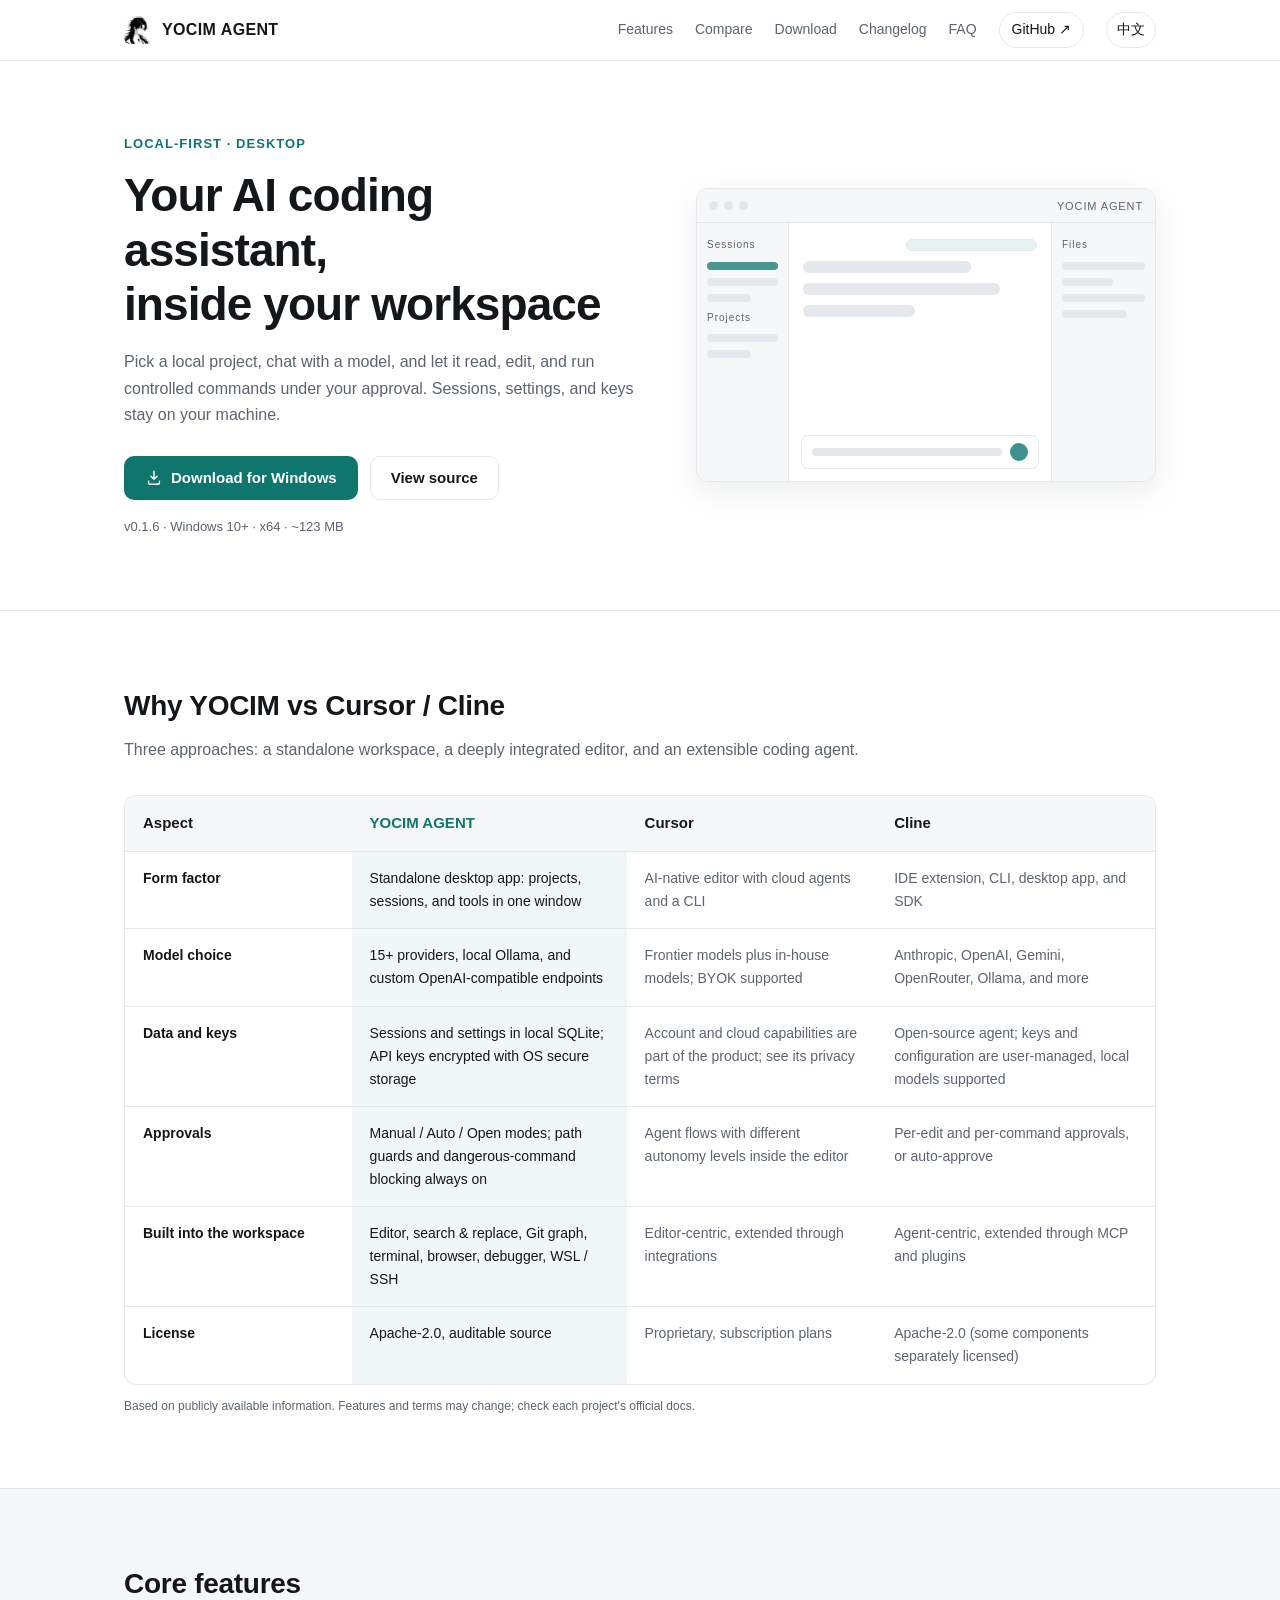
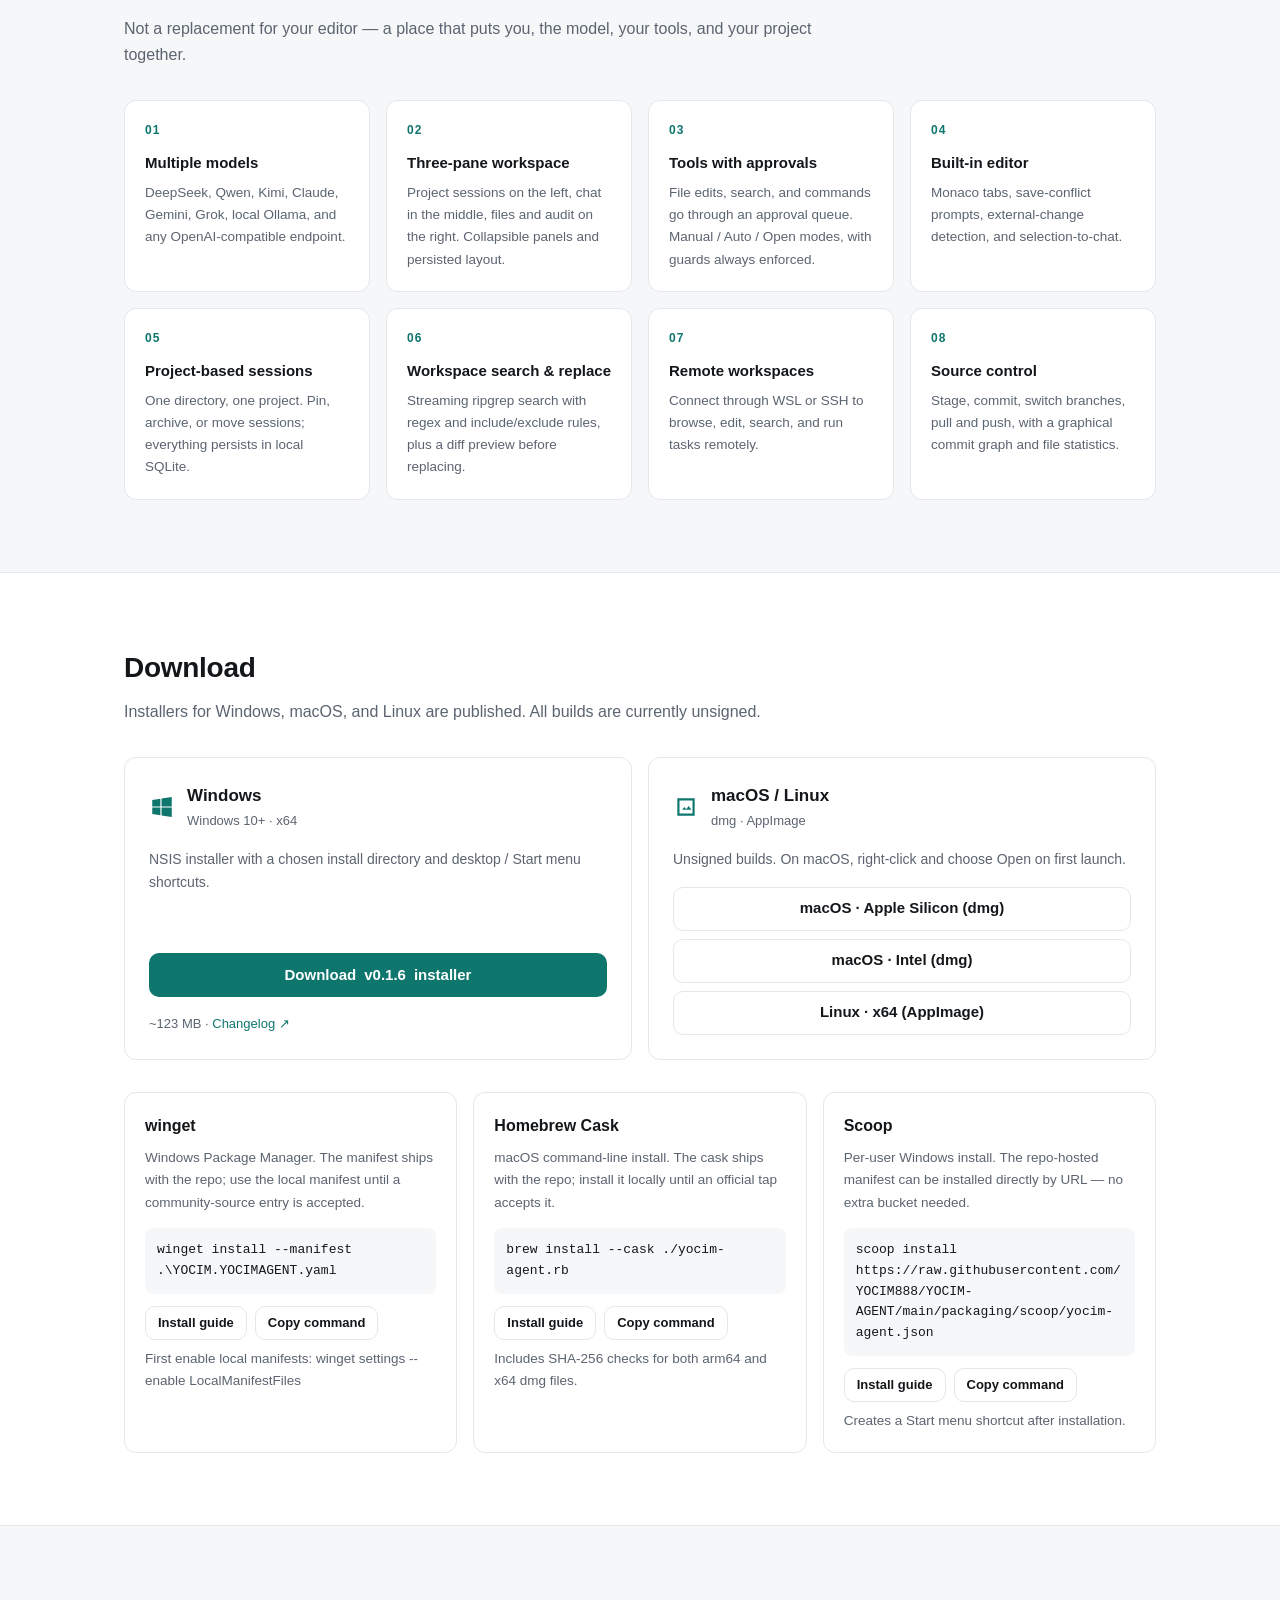
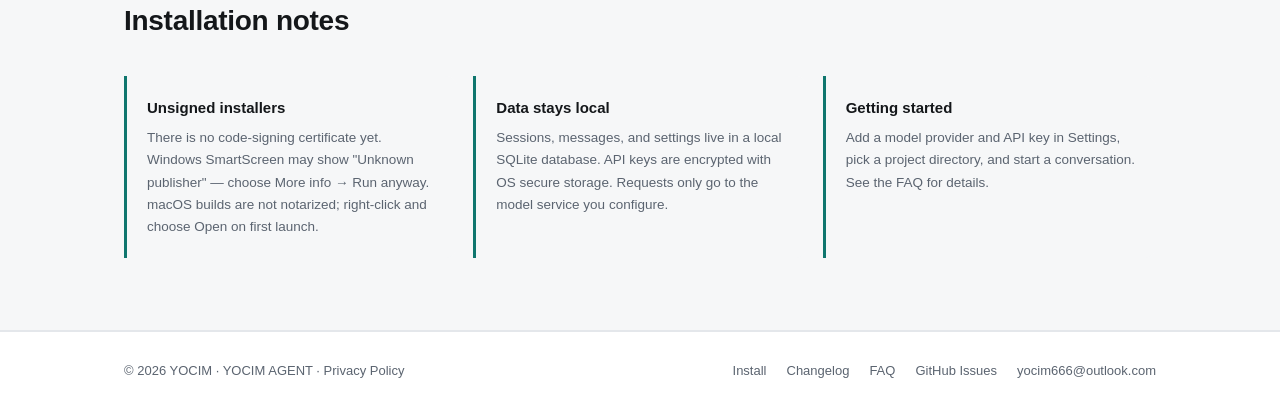
==== en/index.html @ 6e5bbb58 "feat: 新增多语言支持、安装命令复制按钮及站点地图等基础SEO资源" ====
<!doctype html>
<html lang="en">
  <head>
    <meta charset="utf-8" />
    <meta name="viewport" content="width=device-width, initial-scale=1" />
    <title>YOCIM AGENT — A local-first desktop AI coding assistant</title>
    <meta
      name="description"
      content="YOCIM AGENT is a local-first desktop AI coding assistant: multiple models, tool calls with approvals, a three-pane workspace, and a built-in editor. Download for Windows, macOS, and Linux."
    />
    <link rel="canonical" href="https://agent.yocim.top/en/" />
    <link rel="alternate" hreflang="zh-CN" href="https://agent.yocim.top/" />
    <link rel="alternate" hreflang="en" href="https://agent.yocim.top/en/" />
    <link rel="alternate" hreflang="x-default" href="https://agent.yocim.top/" />
    <meta name="theme-color" content="#ffffff" media="(prefers-color-scheme: light)" />
    <meta name="theme-color" content="#0b0d0e" media="(prefers-color-scheme: dark)" />
    <meta property="og:site_name" content="YOCIM AGENT" />
    <meta property="og:locale" content="en_US" />
    <meta property="og:title" content="YOCIM AGENT — A local-first desktop AI coding assistant" />
    <meta
      property="og:description"
      content="Pick a local project, chat with a model, and let it read, edit, and run controlled commands with your approval."
    />
    <meta property="og:type" content="website" />
    <meta property="og:url" content="https://agent.yocim.top/en/" />
    <meta property="og:image" content="https://agent.yocim.top/assets/icon-256.png" />
    <meta name="twitter:card" content="summary_large_image" />
    <meta name="twitter:title" content="YOCIM AGENT — A local-first desktop AI coding assistant" />
    <meta name="twitter:description" content="Your AI coding assistant, inside your workspace. Data and keys stay local." />
    <meta name="twitter:image" content="https://agent.yocim.top/assets/icon-256.png" />
    <link rel="icon" href="../assets/icon.ico" sizes="any" />
    <link rel="icon" type="image/png" sizes="32x32" href="../assets/favicon-32.png" />
    <link rel="apple-touch-icon" href="../assets/apple-touch-icon.png" />
    <link rel="stylesheet" href="../assets/styles.css" />
    <script type="application/ld+json">
      {
        "@context": "https://schema.org",
        "@type": "SoftwareApplication",
        "name": "YOCIM AGENT",
        "applicationCategory": "DeveloperApplication",
        "operatingSystem": "Windows, macOS, Linux",
        "description": "A local-first desktop AI coding assistant with multiple models, tool approvals, a three-pane workspace, and a built-in editor.",
        "url": "https://agent.yocim.top/en/",
        "softwareVersion": "0.1.6",
        "license": "https://github.com/YOCIM888/YOCIM-AGENT/blob/main/LICENSE",
        "author": { "@type": "Organization", "name": "YOCIM" },
        "offers": { "@type": "Offer", "price": "0", "priceCurrency": "USD" }
      }
    </script>
  </head>
  <body>
    <a class="skip-link" href="#main">Skip to content</a>

    <header class="site-header">
      <div class="wrap header-inner">
        <a class="brand" href="/en/">
          <img class="brand-mark" src="../assets/icon-256.png" alt="YOCIM AGENT" width="28" height="28" />
          <span class="brand-name">YOCIM <strong>AGENT</strong></span>
        </a>
        <nav class="nav" aria-label="Main navigation">
          <a href="#features">Features</a>
          <a href="#compare">Compare</a>
          <a href="#download">Download</a>
          <a href="changelog.html">Changelog</a>
          <a href="faq.html">FAQ</a>
          <a class="nav-ext" href="https://github.com/YOCIM888/YOCIM-AGENT" target="_blank" rel="noopener"
            >GitHub ↗</a
          >
          <a class="nav-lang" href="/" lang="zh-CN" hreflang="zh-CN">中文</a>
        </nav>
      </div>
    </header>

    <main id="main">
      <section class="hero">
        <div class="wrap hero-inner">
          <div class="hero-copy">
            <p class="eyebrow">Local-first · Desktop</p>
            <h1>Your AI coding assistant,<br />inside your workspace</h1>
            <p class="lead">
              Pick a local project, chat with a model, and let it read, edit, and run controlled commands under your
              approval. Sessions, settings, and keys stay on your machine.
            </p>
            <div class="actions">
              <a
                class="btn primary js-download"
                href="https://github.com/YOCIM888/YOCIM-AGENT/releases/latest"
                target="_blank"
                rel="noopener"
              >
                <svg viewBox="0 0 20 20" aria-hidden="true">
                  <path
                    d="M10 2.5v9m0 0 3.5-3.5M10 11.5 6.5 8M4 13.5v2A1.5 1.5 0 0 0 5.5 17h9a1.5 1.5 0 0 0 1.5-1.5v-2"
                    fill="none"
                    stroke="currentColor"
                    stroke-width="1.6"
                    stroke-linecap="round"
                    stroke-linejoin="round"
                  />
                </svg>
                Download for Windows
              </a>
              <a class="btn ghost" href="https://github.com/YOCIM888/YOCIM-AGENT" target="_blank" rel="noopener"
                >View source</a
              >
            </div>
            <p class="meta">
              <span data-version>v0.1.6</span> · Windows 10+ · x64 ·
              <span data-size>~123 MB</span>
            </p>
          </div>

          <div class="mock" aria-hidden="true">
            <div class="mock-bar">
              <i></i><i></i><i></i>
              <span>YOCIM AGENT</span>
            </div>
            <div class="mock-body">
              <div class="mock-side">
                <span class="mock-label">Sessions</span>
                <b class="mock-item active"></b>
                <b class="mock-item"></b>
                <b class="mock-item short"></b>
                <span class="mock-label">Projects</span>
                <b class="mock-item"></b>
                <b class="mock-item short"></b>
              </div>
              <div class="mock-chat">
                <div class="mock-msg user"></div>
                <div class="mock-msg ai"></div>
                <div class="mock-msg ai mid"></div>
                <div class="mock-msg ai short"></div>
                <div class="mock-composer"><span></span><i></i></div>
              </div>
              <div class="mock-panel">
                <span class="mock-label">Files</span>
                <b class="mock-file"></b>
                <b class="mock-file short"></b>
                <b class="mock-file"></b>
                <b class="mock-file mid"></b>
              </div>
            </div>
          </div>
        </div>
      </section>

      <section id="compare" class="section">
        <div class="wrap">
          <h2>Why YOCIM vs Cursor / Cline</h2>
          <p class="section-sub">Three approaches: a standalone workspace, a deeply integrated editor, and an extensible coding agent.</p>
          <div class="compare-scroll">
            <table class="compare-table">
              <thead>
                <tr>
                  <th scope="col">Aspect</th>
                  <th scope="col" class="highlight">YOCIM AGENT</th>
                  <th scope="col">Cursor</th>
                  <th scope="col">Cline</th>
                </tr>
              </thead>
              <tbody>
                <tr>
                  <th scope="row">Form factor</th>
                  <td class="highlight">Standalone desktop app: projects, sessions, and tools in one window</td>
                  <td>AI-native editor with cloud agents and a CLI</td>
                  <td>IDE extension, CLI, desktop app, and SDK</td>
                </tr>
                <tr>
                  <th scope="row">Model choice</th>
                  <td class="highlight">15+ providers, local Ollama, and custom OpenAI-compatible endpoints</td>
                  <td>Frontier models plus in-house models; BYOK supported</td>
                  <td>Anthropic, OpenAI, Gemini, OpenRouter, Ollama, and more</td>
                </tr>
                <tr>
                  <th scope="row">Data and keys</th>
                  <td class="highlight">Sessions and settings in local SQLite; API keys encrypted with OS secure storage</td>
                  <td>Account and cloud capabilities are part of the product; see its privacy terms</td>
                  <td>Open-source agent; keys and configuration are user-managed, local models supported</td>
                </tr>
                <tr>
                  <th scope="row">Approvals</th>
                  <td class="highlight">Manual / Auto / Open modes; path guards and dangerous-command blocking always on</td>
                  <td>Agent flows with different autonomy levels inside the editor</td>
                  <td>Per-edit and per-command approvals, or auto-approve</td>
                </tr>
                <tr>
                  <th scope="row">Built into the workspace</th>
                  <td class="highlight">Editor, search & replace, Git graph, terminal, browser, debugger, WSL / SSH</td>
                  <td>Editor-centric, extended through integrations</td>
                  <td>Agent-centric, extended through MCP and plugins</td>
                </tr>
                <tr>
                  <th scope="row">License</th>
                  <td class="highlight">Apache-2.0, auditable source</td>
                  <td>Proprietary, subscription plans</td>
                  <td>Apache-2.0 (some components separately licensed)</td>
                </tr>
              </tbody>
            </table>
          </div>
          <p class="compare-note">Based on publicly available information. Features and terms may change; check each project's official docs.</p>
        </div>
      </section>

      <section id="features" class="section alt">
        <div class="wrap">
          <h2>Core features</h2>
          <p class="section-sub">Not a replacement for your editor — a place that puts you, the model, your tools, and your project together.</p>
          <div class="grid">
            <article class="card">
              <span class="index">01</span>
              <h3>Multiple models</h3>
              <p>DeepSeek, Qwen, Kimi, Claude, Gemini, Grok, local Ollama, and any OpenAI-compatible endpoint.</p>
            </article>
            <article class="card">
              <span class="index">02</span>
              <h3>Three-pane workspace</h3>
              <p>Project sessions on the left, chat in the middle, files and audit on the right. Collapsible panels and persisted layout.</p>
            </article>
            <article class="card">
              <span class="index">03</span>
              <h3>Tools with approvals</h3>
              <p>File edits, search, and commands go through an approval queue. Manual / Auto / Open modes, with guards always enforced.</p>
            </article>
            <article class="card">
              <span class="index">04</span>
              <h3>Built-in editor</h3>
              <p>Monaco tabs, save-conflict prompts, external-change detection, and selection-to-chat.</p>
            </article>
            <article class="card">
              <span class="index">05</span>
              <h3>Project-based sessions</h3>
              <p>One directory, one project. Pin, archive, or move sessions; everything persists in local SQLite.</p>
            </article>
            <article class="card">
              <span class="index">06</span>
              <h3>Workspace search & replace</h3>
              <p>Streaming ripgrep search with regex and include/exclude rules, plus a diff preview before replacing.</p>
            </article>
            <article class="card">
              <span class="index">07</span>
              <h3>Remote workspaces</h3>
              <p>Connect through WSL or SSH to browse, edit, search, and run tasks remotely.</p>
            </article>
            <article class="card">
              <span class="index">08</span>
              <h3>Source control</h3>
              <p>Stage, commit, switch branches, pull and push, with a graphical commit graph and file statistics.</p>
            </article>
          </div>
        </div>
      </section>

      <section id="download" class="section">
        <div class="wrap">
          <h2>Download</h2>
          <p class="section-sub">Installers for Windows, macOS, and Linux are published. All builds are currently unsigned.</p>
          <div class="download-grid">
            <div class="download-card">
              <div class="platform">
                <svg class="win-icon" viewBox="0 0 24 24" aria-hidden="true">
                  <path
                    d="M3 5.5 10.5 4.4v7.1H3V5.5Zm8.6-1.3L21 2.8v8.7h-9.4V4.2ZM3 12.5h7.5v7.1L3 18.5v-6Zm8.6 0H21v8.7l-9.4-1.4v-7.3Z"
                    fill="currentColor"
                  />
                </svg>
                <div>
                  <h3>Windows</h3>
                  <p>Windows 10+ · x64</p>
                </div>
              </div>
              <p class="download-desc">NSIS installer with a chosen install directory and desktop / Start menu shortcuts.</p>
              <a
                class="btn primary block js-download"
                href="https://github.com/YOCIM888/YOCIM-AGENT/releases/latest"
                target="_blank"
                rel="noopener"
                >Download <span data-version>v0.1.6</span> installer</a
              >
              <p class="download-meta">
                <span data-size>~123 MB</span> ·
                <a href="changelog.html">Changelog ↗</a>
              </p>
            </div>
            <div class="download-card quiet">
              <div class="platform">
                <svg class="win-icon" viewBox="0 0 24 24" aria-hidden="true">
                  <path
                    d="M4 4h16v16H4V4Zm2 2v12h12V6H6Zm2.5 8.5 2-2.5 1.7 2 2.3-3 2.5 3.5h-8.5Z"
                    fill="currentColor"
                  />
                </svg>
                <div>
                  <h3>macOS / Linux</h3>
                  <p>dmg · AppImage</p>
                </div>
              </div>
              <p class="download-desc">Unsigned builds. On macOS, right-click and choose Open on first launch.</p>
              <div class="asset-links">
                <a
                  class="btn ghost block"
                  data-asset="mac-arm64"
                  href="https://github.com/YOCIM888/YOCIM-AGENT/releases"
                  target="_blank"
                  rel="noopener"
                  >macOS · Apple Silicon (dmg)</a
                >
                <a
                  class="btn ghost block"
                  data-asset="mac-x64"
                  href="https://github.com/YOCIM888/YOCIM-AGENT/releases"
                  target="_blank"
                  rel="noopener"
                  >macOS · Intel (dmg)</a
                >
                <a
                  class="btn ghost block"
                  data-asset="linux-x64"
                  href="https://github.com/YOCIM888/YOCIM-AGENT/releases"
                  target="_blank"
                  rel="noopener"
                  >Linux · x64 (AppImage)</a
                >
              </div>
            </div>
          </div>

          <div class="pm-grid">
            <article class="pm-card">
              <h3>winget</h3>
              <p>Windows Package Manager. The manifest ships with the repo; use the local manifest until a community-source entry is accepted.</p>
              <div class="pm-command">winget install --manifest .\YOCIM.YOCIMAGENT.yaml</div>
              <div class="pm-actions">
                <a class="btn ghost small" href="install.html#winget">Install guide</a>
                <button
                  class="btn ghost small copy-btn"
                  type="button"
                  data-copy="winget install --manifest .\YOCIM.YOCIMAGENT.yaml"
                >
                  Copy command
                </button>
              </div>
              <p class="pm-status">First enable local manifests: winget settings --enable LocalManifestFiles</p>
            </article>
            <article class="pm-card">
              <h3>Homebrew Cask</h3>
              <p>macOS command-line install. The cask ships with the repo; install it locally until an official tap accepts it.</p>
              <div class="pm-command">brew install --cask ./yocim-agent.rb</div>
              <div class="pm-actions">
                <a class="btn ghost small" href="install.html#homebrew">Install guide</a>
                <button
                  class="btn ghost small copy-btn"
                  type="button"
                  data-copy="brew install --cask ./yocim-agent.rb"
                >
                  Copy command
                </button>
              </div>
              <p class="pm-status">Includes SHA-256 checks for both arm64 and x64 dmg files.</p>
            </article>
            <article class="pm-card">
              <h3>Scoop</h3>
              <p>Per-user Windows install. The repo-hosted manifest can be installed directly by URL — no extra bucket needed.</p>
              <div class="pm-command">
                scoop install https://raw.githubusercontent.com/YOCIM888/YOCIM-AGENT/main/packaging/scoop/yocim-agent.json
              </div>
              <div class="pm-actions">
                <a class="btn ghost small" href="install.html#scoop">Install guide</a>
                <button
                  class="btn ghost small copy-btn"
                  type="button"
                  data-copy="scoop install https://raw.githubusercontent.com/YOCIM888/YOCIM-AGENT/main/packaging/scoop/yocim-agent.json"
                >
                  Copy command
                </button>
              </div>
              <p class="pm-status">Creates a Start menu shortcut after installation.</p>
            </article>
          </div>
        </div>
      </section>

      <section id="notes" class="section alt">
        <div class="wrap">
          <h2>Installation notes</h2>
          <div class="notes">
            <div class="note">
              <h3>Unsigned installers</h3>
              <p>There is no code-signing certificate yet. Windows SmartScreen may show "Unknown publisher" — choose More info → Run anyway. macOS builds are not notarized; right-click and choose Open on first launch.</p>
            </div>
            <div class="note">
              <h3>Data stays local</h3>
              <p>Sessions, messages, and settings live in a local SQLite database. API keys are encrypted with OS secure storage. Requests only go to the model service you configure.</p>
            </div>
            <div class="note">
              <h3>Getting started</h3>
              <p>Add a model provider and API key in Settings, pick a project directory, and start a conversation. See the <a href="faq.html">FAQ</a> for details.</p>
            </div>
          </div>
        </div>
      </section>
    </main>

    <footer class="site-footer">
      <div class="wrap footer-inner">
        <p>© 2026 YOCIM · YOCIM AGENT · <a href="privacy.html">Privacy Policy</a></p>
        <nav aria-label="Footer navigation">
          <a href="install.html">Install</a>
          <a href="changelog.html">Changelog</a>
          <a href="faq.html">FAQ</a>
          <a href="https://github.com/YOCIM888/YOCIM-AGENT/issues" target="_blank" rel="noopener">GitHub Issues</a>
          <a href="mailto:yocim666@outlook.com">yocim666@outlook.com</a>
        </nav>
      </div>
    </footer>

    <script src="../assets/main.js" defer></script>
  </body>
</html>
---- assets/styles.css ----
/* YOCIM AGENT 官网样式：只依赖系统字体，无外部资源 */

:root {
  --bg: #ffffff;
  --bg-soft: #f6f7f8;
  --bg-elevated: #ffffff;
  --text: #14171a;
  --text-muted: #5b6470;
  --border: #e4e7eb;
  --accent: #0f766e;
  --accent-strong: #0b5d57;
  --accent-soft: #e6f4f1;
  --shadow: 0 10px 30px rgba(16, 24, 40, 0.08);
  --radius: 12px;
  --wrap: 1080px;
}

@media (prefers-color-scheme: dark) {
  :root {
    --bg: #0b0d0e;
    --bg-soft: #121516;
    --bg-elevated: #15191b;
    --text: #e8eaec;
    --text-muted: #9aa3ad;
    --border: #262b2e;
    --accent: #2dd4bf;
    --accent-strong: #5eead4;
    --accent-soft: rgba(45, 212, 191, 0.12);
    --shadow: 0 10px 30px rgba(0, 0, 0, 0.5);
  }
}

* {
  box-sizing: border-box;
}

html {
  scroll-behavior: smooth;
  scroll-padding-top: 72px;
}

body {
  margin: 0;
  background: var(--bg);
  color: var(--text);
  font-family: -apple-system, BlinkMacSystemFont, 'Segoe UI', 'PingFang SC', 'Hiragino Sans GB',
    'Microsoft YaHei', 'Noto Sans SC', sans-serif;
  font-size: 16px;
  line-height: 1.65;
  -webkit-font-smoothing: antialiased;
}

a {
  color: inherit;
  text-decoration: none;
}

h1,
h2,
h3,
p {
  margin: 0;
}

.wrap {
  width: 100%;
  max-width: var(--wrap);
  margin: 0 auto;
  padding: 0 24px;
}

.skip-link {
  position: absolute;
  left: -9999px;
  top: 8px;
  padding: 8px 12px;
  background: var(--accent);
  color: #fff;
  border-radius: 6px;
  z-index: 100;
}

.skip-link:focus {
  left: 16px;
}

/* 顶栏 */
.site-header {
  position: sticky;
  top: 0;
  z-index: 50;
  background: color-mix(in srgb, var(--bg) 86%, transparent);
  backdrop-filter: blur(10px);
  border-bottom: 1px solid var(--border);
}

.header-inner {
  display: flex;
  align-items: center;
  justify-content: space-between;
  height: 60px;
}

.brand {
  display: inline-flex;
  align-items: center;
  gap: 10px;
  font-weight: 600;
  letter-spacing: 0.02em;
}

.brand-mark {
  display: block;
  width: 28px;
  height: 28px;
  border-radius: 6px;
  object-fit: contain;
}

.brand-name strong {
  font-weight: 700;
}

.nav {
  display: flex;
  align-items: center;
  gap: 22px;
  font-size: 14px;
  color: var(--text-muted);
}

.nav a:hover {
  color: var(--text);
}

.nav-ext {
  padding: 5px 12px;
  border: 1px solid var(--border);
  border-radius: 999px;
  color: var(--text);
}

.nav-ext:hover {
  border-color: var(--accent);
  color: var(--accent);
}

.nav-lang {
  padding: 5px 10px;
  border: 1px solid var(--border);
  border-radius: 999px;
  color: var(--text);
}

.nav-lang:hover {
  border-color: var(--accent);
  color: var(--accent);
}

/* Hero */
.hero {
  border-bottom: 1px solid var(--border);
}

.hero-inner {
  display: grid;
  grid-template-columns: minmax(0, 1fr) minmax(0, 460px);
  gap: 56px;
  align-items: center;
  padding-top: 72px;
  padding-bottom: 72px;
}

.eyebrow {
  font-size: 13px;
  font-weight: 600;
  letter-spacing: 0.08em;
  text-transform: uppercase;
  color: var(--accent);
  margin-bottom: 14px;
}

.hero h1 {
  font-size: clamp(32px, 4.2vw, 46px);
  line-height: 1.18;
  letter-spacing: -0.02em;
  font-weight: 700;
}

.lead {
  margin-top: 18px;
  max-width: 34em;
  color: var(--text-muted);
  font-size: 16px;
}

.actions {
  display: flex;
  flex-wrap: wrap;
  gap: 12px;
  margin-top: 28px;
}

.btn {
  display: inline-flex;
  align-items: center;
  justify-content: center;
  gap: 8px;
  height: 44px;
  padding: 0 20px;
  border-radius: 10px;
  border: 1px solid transparent;
  font-size: 15px;
  font-weight: 600;
  transition:
    background-color 0.15s ease,
    border-color 0.15s ease,
    color 0.15s ease;
}

.btn svg {
  width: 18px;
  height: 18px;
}

.btn.primary {
  background: var(--accent);
  color: #fff;
}

.btn.primary:hover {
  background: var(--accent-strong);
}

@media (prefers-color-scheme: dark) {
  .btn.primary {
    color: #062c28;
  }
}

.btn.ghost {
  border-color: var(--border);
  color: var(--text);
  background: var(--bg-elevated);
}

.btn.ghost:hover {
  border-color: var(--accent);
  color: var(--accent);
}

.btn.block {
  width: 100%;
}

.meta {
  margin-top: 16px;
  font-size: 13px;
  color: var(--text-muted);
}

/* Hero 中的窗口示意图 */
.mock {
  border: 1px solid var(--border);
  border-radius: var(--radius);
  background: var(--bg-elevated);
  box-shadow: var(--shadow);
  overflow: hidden;
  font-size: 0;
}

.mock-bar {
  display: flex;
  align-items: center;
  gap: 6px;
  height: 34px;
  padding: 0 12px;
  border-bottom: 1px solid var(--border);
  background: var(--bg-soft);
}

.mock-bar i {
  width: 9px;
  height: 9px;
  border-radius: 50%;
  background: var(--border);
}

.mock-bar span {
  margin-left: auto;
  font-size: 11px;
  letter-spacing: 0.08em;
  color: var(--text-muted);
}

.mock-body {
  display: grid;
  grid-template-columns: 92px minmax(0, 1fr) 104px;
  height: 258px;
}

.mock-side,
.mock-panel {
  padding: 14px 10px;
  display: flex;
  flex-direction: column;
  gap: 8px;
  background: var(--bg-soft);
}

.mock-side {
  border-right: 1px solid var(--border);
}

.mock-panel {
  border-left: 1px solid var(--border);
}

.mock-label {
  font-size: 10px;
  letter-spacing: 0.1em;
  color: var(--text-muted);
}

.mock-item,
.mock-file {
  display: block;
  height: 8px;
  border-radius: 4px;
  background: var(--border);
}

.mock-item.active {
  background: var(--accent);
  opacity: 0.75;
}

.mock-item.short,
.mock-file.short {
  width: 62%;
}

.mock-file.mid {
  width: 78%;
}

.mock-chat {
  position: relative;
  padding: 16px 14px 52px;
  display: flex;
  flex-direction: column;
  gap: 10px;
}

.mock-msg {
  height: 12px;
  border-radius: 6px;
  background: var(--border);
  width: 72%;
}

.mock-msg.user {
  align-self: flex-end;
  width: 56%;
  background: var(--accent-soft);
  border: 1px solid var(--border);
}

.mock-msg.mid {
  width: 84%;
}

.mock-msg.short {
  width: 48%;
}

.mock-composer {
  position: absolute;
  left: 12px;
  right: 12px;
  bottom: 12px;
  height: 34px;
  border: 1px solid var(--border);
  border-radius: 8px;
  display: flex;
  align-items: center;
  gap: 8px;
  padding: 0 10px;
}

.mock-composer span {
  flex: 1;
  height: 8px;
  border-radius: 4px;
  background: var(--border);
}

.mock-composer i {
  width: 18px;
  height: 18px;
  border-radius: 50%;
  background: var(--accent);
  opacity: 0.8;
}

/* 通用区块 */
.section {
  padding: 72px 0;
}

.section.alt {
  background: var(--bg-soft);
  border-top: 1px solid var(--border);
  border-bottom: 1px solid var(--border);
}

.section h2 {
  font-size: 28px;
  letter-spacing: -0.01em;
}

.section-sub {
  margin-top: 8px;
  color: var(--text-muted);
  max-width: 46em;
}

.grid {
  margin-top: 32px;
  display: grid;
  grid-template-columns: repeat(4, minmax(0, 1fr));
  gap: 16px;
}

.card {
  padding: 20px;
  border: 1px solid var(--border);
  border-radius: var(--radius);
  background: var(--bg-elevated);
}

.card .index {
  display: block;
  font-size: 12px;
  font-weight: 600;
  color: var(--accent);
  letter-spacing: 0.08em;
  margin-bottom: 10px;
}

.card h3 {
  font-size: 15px;
  font-weight: 600;
  margin-bottom: 6px;
}

.card p {
  font-size: 13.5px;
  line-height: 1.65;
  color: var(--text-muted);
}

/* 下载 */
.download-grid {
  margin-top: 32px;
  display: grid;
  grid-template-columns: repeat(2, minmax(0, 1fr));
  gap: 16px;
}

.download-card {
  display: flex;
  flex-direction: column;
  gap: 16px;
  padding: 24px;
  border: 1px solid var(--border);
  border-radius: var(--radius);
  background: var(--bg-elevated);
}

.download-card.quiet {
  background: transparent;
}

.platform {
  display: flex;
  align-items: center;
  gap: 12px;
}

.platform h3 {
  font-size: 17px;
}

.platform p {
  font-size: 13px;
  color: var(--text-muted);
}

.win-icon {
  width: 26px;
  height: 26px;
  color: var(--accent);
  flex: none;
}

.download-desc {
  font-size: 14px;
  color: var(--text-muted);
  flex: 1;
}

.download-meta {
  font-size: 13px;
  color: var(--text-muted);
}

.download-meta a {
  color: var(--accent);
}

.download-meta a:hover {
  text-decoration: underline;
}

.asset-links {
  display: flex;
  flex-direction: column;
  gap: 8px;
}

/* 对比表 */
.compare-scroll {
  margin-top: 32px;
  overflow-x: auto;
  border: 1px solid var(--border);
  border-radius: var(--radius);
  background: var(--bg-elevated);
}

.compare-table {
  width: 100%;
  min-width: 720px;
  border-collapse: collapse;
  font-size: 14px;
}

.compare-table th,
.compare-table td {
  padding: 15px 18px;
  text-align: left;
  vertical-align: top;
  border-bottom: 1px solid var(--border);
}

.compare-table thead th {
  background: var(--bg-soft);
  font-size: 15px;
}

.compare-table thead th:first-child,
.compare-table tbody th {
  width: 22%;
}

.compare-table thead th.highlight {
  color: var(--accent);
}

.compare-table tbody th {
  font-weight: 600;
}

.compare-table td {
  color: var(--text-muted);
}

.compare-table td.highlight {
  color: var(--text);
  background: color-mix(in srgb, var(--accent) 6%, transparent);
}

.compare-table tbody tr:last-child > * {
  border-bottom: 0;
}

.compare-note {
  margin-top: 12px;
  font-size: 12px;
  color: var(--text-muted);
}

/* 包管理器安装方式 */
.pm-grid {
  margin-top: 32px;
  display: grid;
  grid-template-columns: repeat(3, minmax(0, 1fr));
  gap: 16px;
}

.pm-card {
  padding: 20px;
  border: 1px solid var(--border);
  border-radius: var(--radius);
  background: var(--bg-elevated);
}

.pm-card h3 {
  font-size: 16px;
}

.pm-card p {
  margin-top: 8px;
  font-size: 13.5px;
  color: var(--text-muted);
}

.pm-command {
  margin-top: 14px;
  padding: 12px;
  border-radius: 8px;
  background: var(--bg-soft);
  color: var(--text);
  font: 13px/1.6 ui-monospace, SFMono-Regular, Consolas, monospace;
  overflow-wrap: anywhere;
}

.pm-actions {
  margin-top: 12px;
  display: flex;
  flex-wrap: wrap;
  gap: 8px;
}

.btn.small {
  height: 34px;
  padding: 0 12px;
  font-size: 13px;
}

.copy-btn[data-copied='true'] {
  border-color: var(--accent);
  color: var(--accent);
}

.pm-status {
  margin-top: 12px;
  font-size: 12px;
  color: var(--text-muted);
}

/* 内页通用排版 */
.page-head {
  padding: 56px 0 28px;
  border-bottom: 1px solid var(--border);
  background: var(--bg-soft);
}

.page-head h1 {
  font-size: clamp(28px, 3.6vw, 38px);
  letter-spacing: -0.02em;
}

.page-head p {
  margin-top: 12px;
  max-width: 48em;
  color: var(--text-muted);
}

.prose {
  max-width: 780px;
}

.prose section {
  padding: 36px 0;
  border-bottom: 1px solid var(--border);
}

.prose section:last-child {
  border-bottom: 0;
}

.prose h2 {
  font-size: 20px;
}

.prose h3 {
  margin-top: 22px;
  font-size: 16px;
}

.prose p,
.prose li {
  color: var(--text-muted);
  font-size: 14px;
}

.prose ul {
  padding-left: 20px;
  margin-top: 10px;
}

.prose a {
  color: var(--accent);
}

.prose a:hover {
  text-decoration: underline;
}

/* FAQ */
.faq-list {
  margin-top: 32px;
  display: grid;
  gap: 12px;
}

.faq-item {
  border: 1px solid var(--border);
  border-radius: var(--radius);
  background: var(--bg-elevated);
}

.faq-item summary {
  padding: 16px 20px;
  cursor: pointer;
  font-weight: 600;
  list-style: none;
}

.faq-item summary::-webkit-details-marker {
  display: none;
}

.faq-item summary::after {
  content: '+';
  float: right;
  color: var(--accent);
}

.faq-item[open] summary::after {
  content: '−';
}

.faq-body {
  padding: 0 20px 18px;
  color: var(--text-muted);
  font-size: 14px;
}

/* Changelog */
.release-list {
  margin-top: 32px;
  display: grid;
  gap: 16px;
}

.release {
  padding: 20px;
  border: 1px solid var(--border);
  border-radius: var(--radius);
  background: var(--bg-elevated);
}

.release-head {
  display: flex;
  flex-wrap: wrap;
  align-items: baseline;
  justify-content: space-between;
  gap: 8px;
}

.release h2 {
  font-size: 18px;
}

.release time {
  font-size: 12px;
  color: var(--text-muted);
}

.release-body {
  margin-top: 10px;
  color: var(--text-muted);
  font-size: 14px;
  white-space: pre-wrap;
}

.release a {
  color: var(--accent);
}

.release a:hover {
  text-decoration: underline;
}

/* 说明 */
.notes {
  margin-top: 32px;
  display: grid;
  grid-template-columns: repeat(3, minmax(0, 1fr));
  gap: 16px;
}

.note {
  padding: 20px;
  border-left: 3px solid var(--accent);
  background: var(--bg-soft);
  border-radius: 0 var(--radius) var(--radius) 0;
}

.note h3 {
  font-size: 15px;
  margin-bottom: 6px;
}

.note p {
  font-size: 13.5px;
  color: var(--text-muted);
}

/* 页脚 */
.site-footer {
  border-top: 1px solid var(--border);
  padding: 28px 0;
}

.footer-inner {
  display: flex;
  flex-wrap: wrap;
  align-items: center;
  justify-content: space-between;
  gap: 12px;
  font-size: 13px;
  color: var(--text-muted);
}

.footer-inner nav {
  display: flex;
  gap: 20px;
}

.footer-inner a:hover {
  color: var(--text);
}

/* 响应式 */
@media (max-width: 900px) {
  .hero-inner {
    grid-template-columns: 1fr;
    gap: 40px;
    padding-top: 56px;
    padding-bottom: 56px;
  }

  .grid {
    grid-template-columns: repeat(2, minmax(0, 1fr));
  }

  .notes {
    grid-template-columns: 1fr;
  }

  .pm-grid {
    grid-template-columns: 1fr;
  }
}

@media (max-width: 640px) {
  .nav {
    gap: 14px;
  }

  .nav a:not(.nav-ext):not(.nav-lang):not(:first-child) {
    display: none;
  }

  .section {
    padding: 56px 0;
  }

  .grid,
  .download-grid {
    grid-template-columns: 1fr;
  }

  .mock {
    display: none;
  }
}

@media (prefers-reduced-motion: reduce) {
  html {
    scroll-behavior: auto;
  }
}
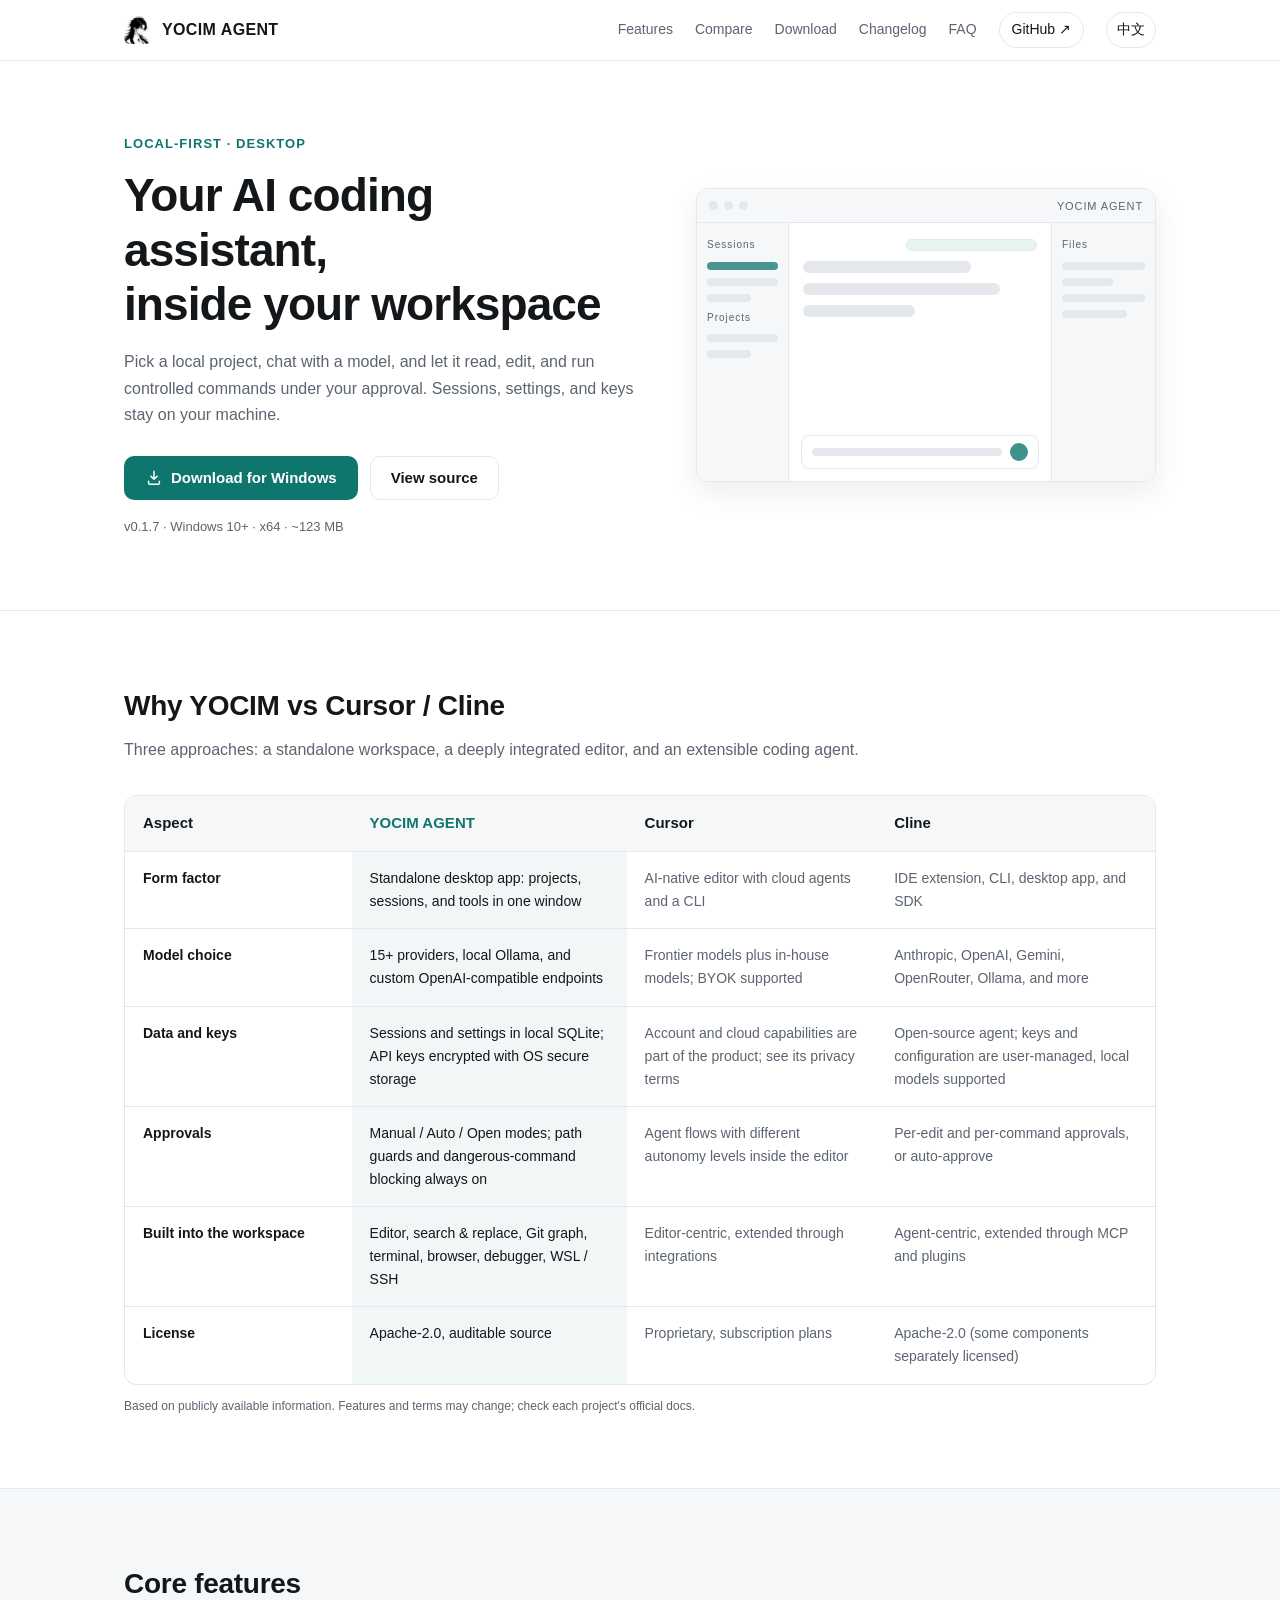
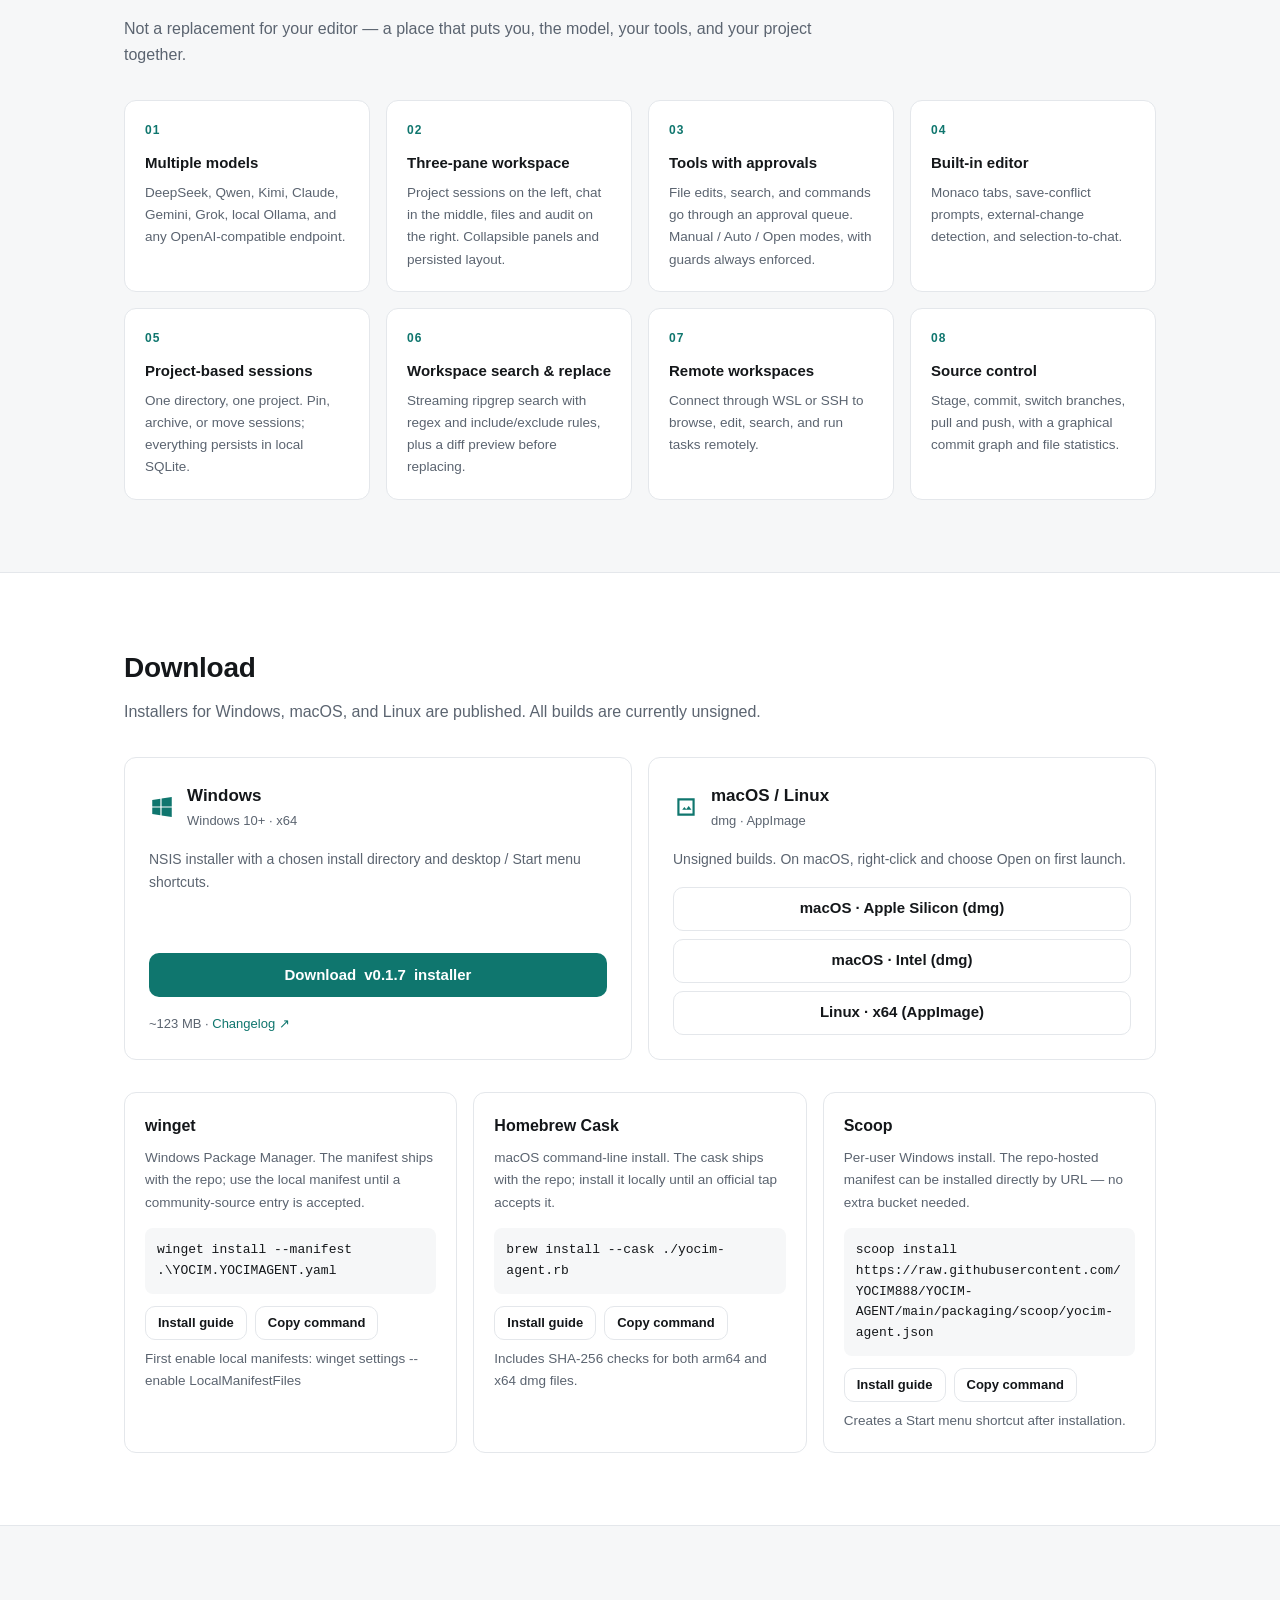
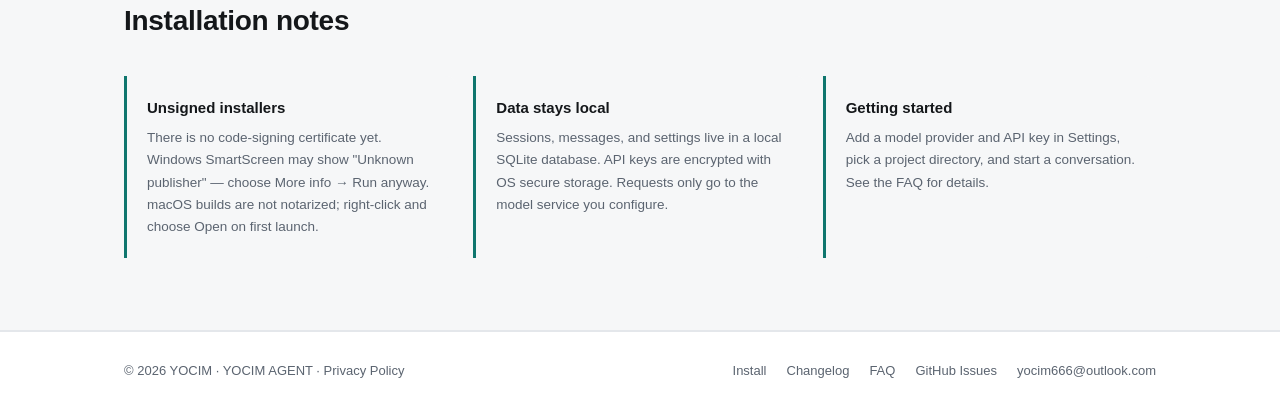
==== commit fbf5b8c7: "chore: 版本更新至 v0.1.7，更新变更日志与结构化数据" ====
--- a/en/index.html
+++ b/en/index.html
@@ -41,7 +41,7 @@
         "operatingSystem": "Windows, macOS, Linux",
         "description": "A local-first desktop AI coding assistant with multiple models, tool approvals, a three-pane workspace, and a built-in editor.",
         "url": "https://agent.yocim.top/en/",
-        "softwareVersion": "0.1.6",
+        "softwareVersion": "0.1.7",
         "license": "https://github.com/YOCIM888/YOCIM-AGENT/blob/main/LICENSE",
         "author": { "@type": "Organization", "name": "YOCIM" },
         "offers": { "@type": "Offer", "price": "0", "priceCurrency": "USD" }
@@ -105,7 +105,7 @@
               >
             </div>
             <p class="meta">
-              <span data-version>v0.1.6</span> · Windows 10+ · x64 ·
+              <span data-version>v0.1.7</span> · Windows 10+ · x64 ·
               <span data-size>~123 MB</span>
             </p>
           </div>
@@ -275,7 +275,7 @@
                 href="https://github.com/YOCIM888/YOCIM-AGENT/releases/latest"
                 target="_blank"
                 rel="noopener"
-                >Download <span data-version>v0.1.6</span> installer</a
+                >Download <span data-version>v0.1.7</span> installer</a
               >
               <p class="download-meta">
                 <span data-size>~123 MB</span> ·
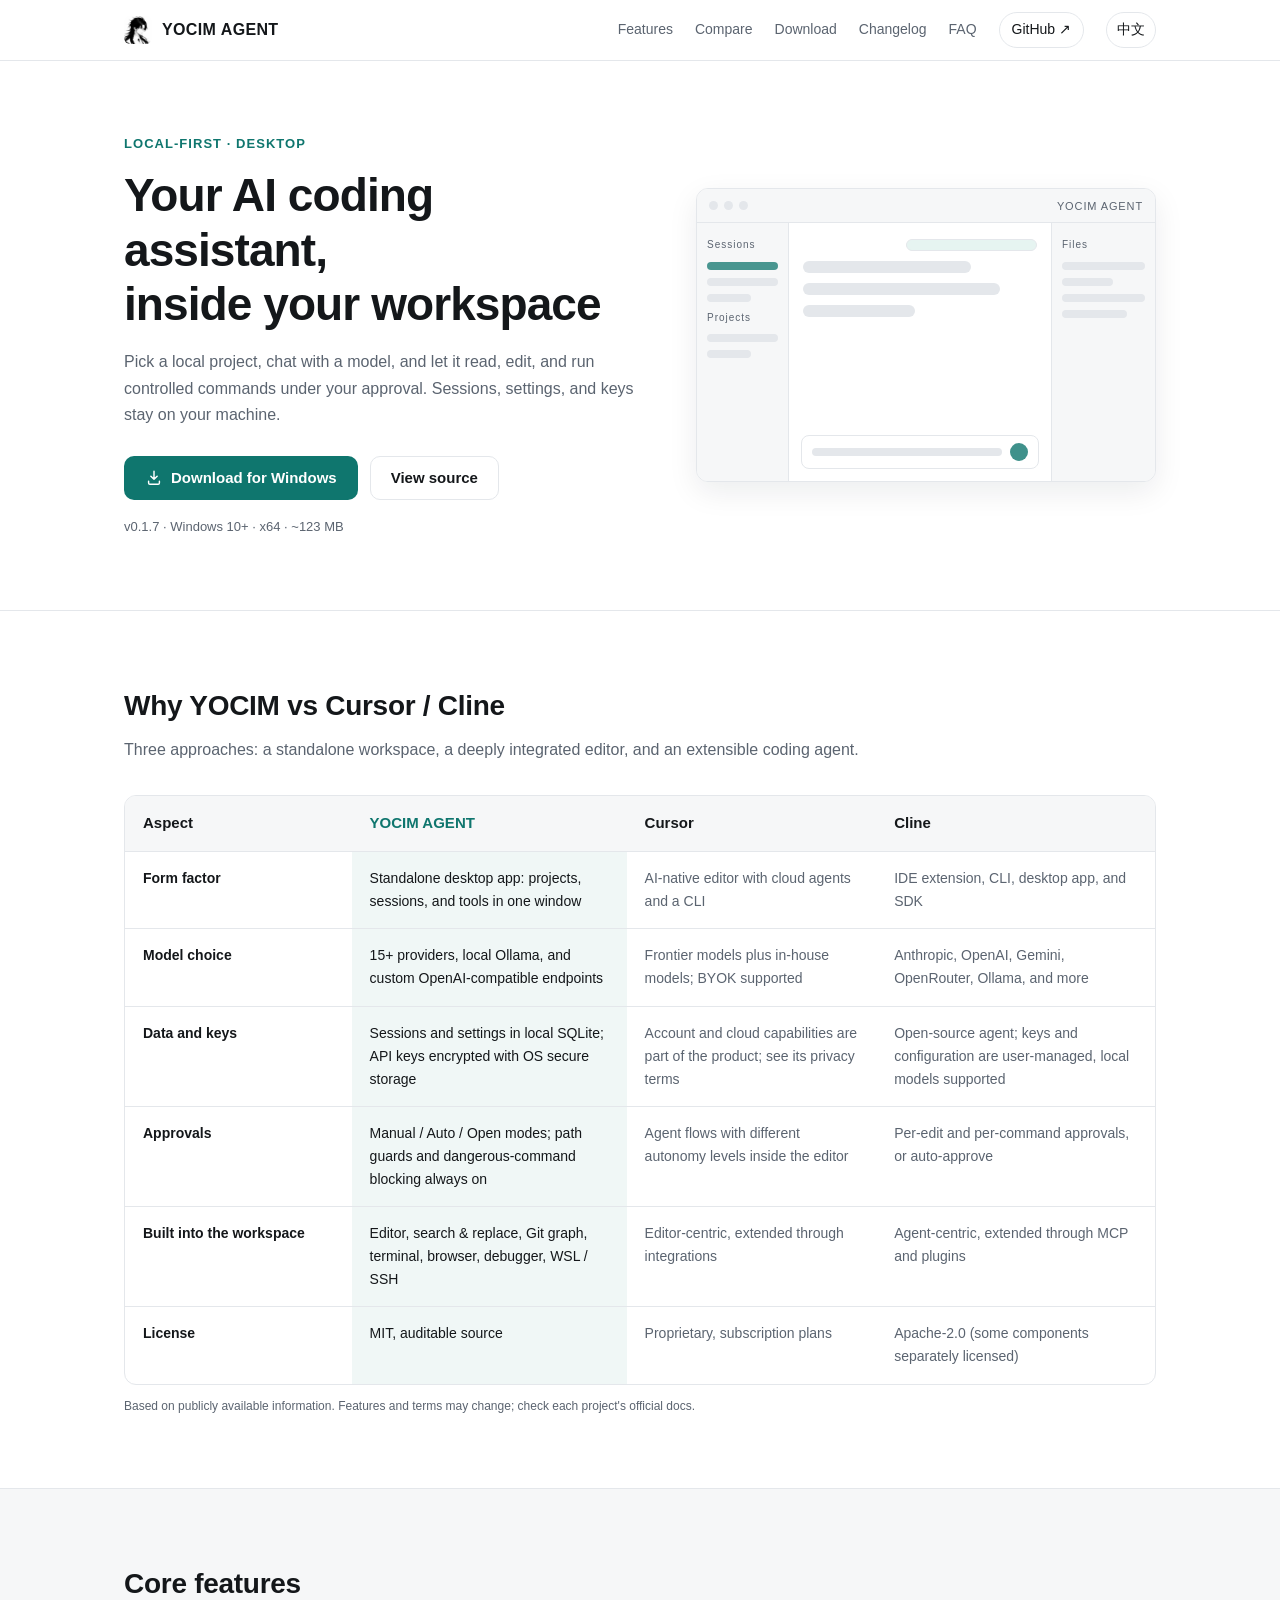
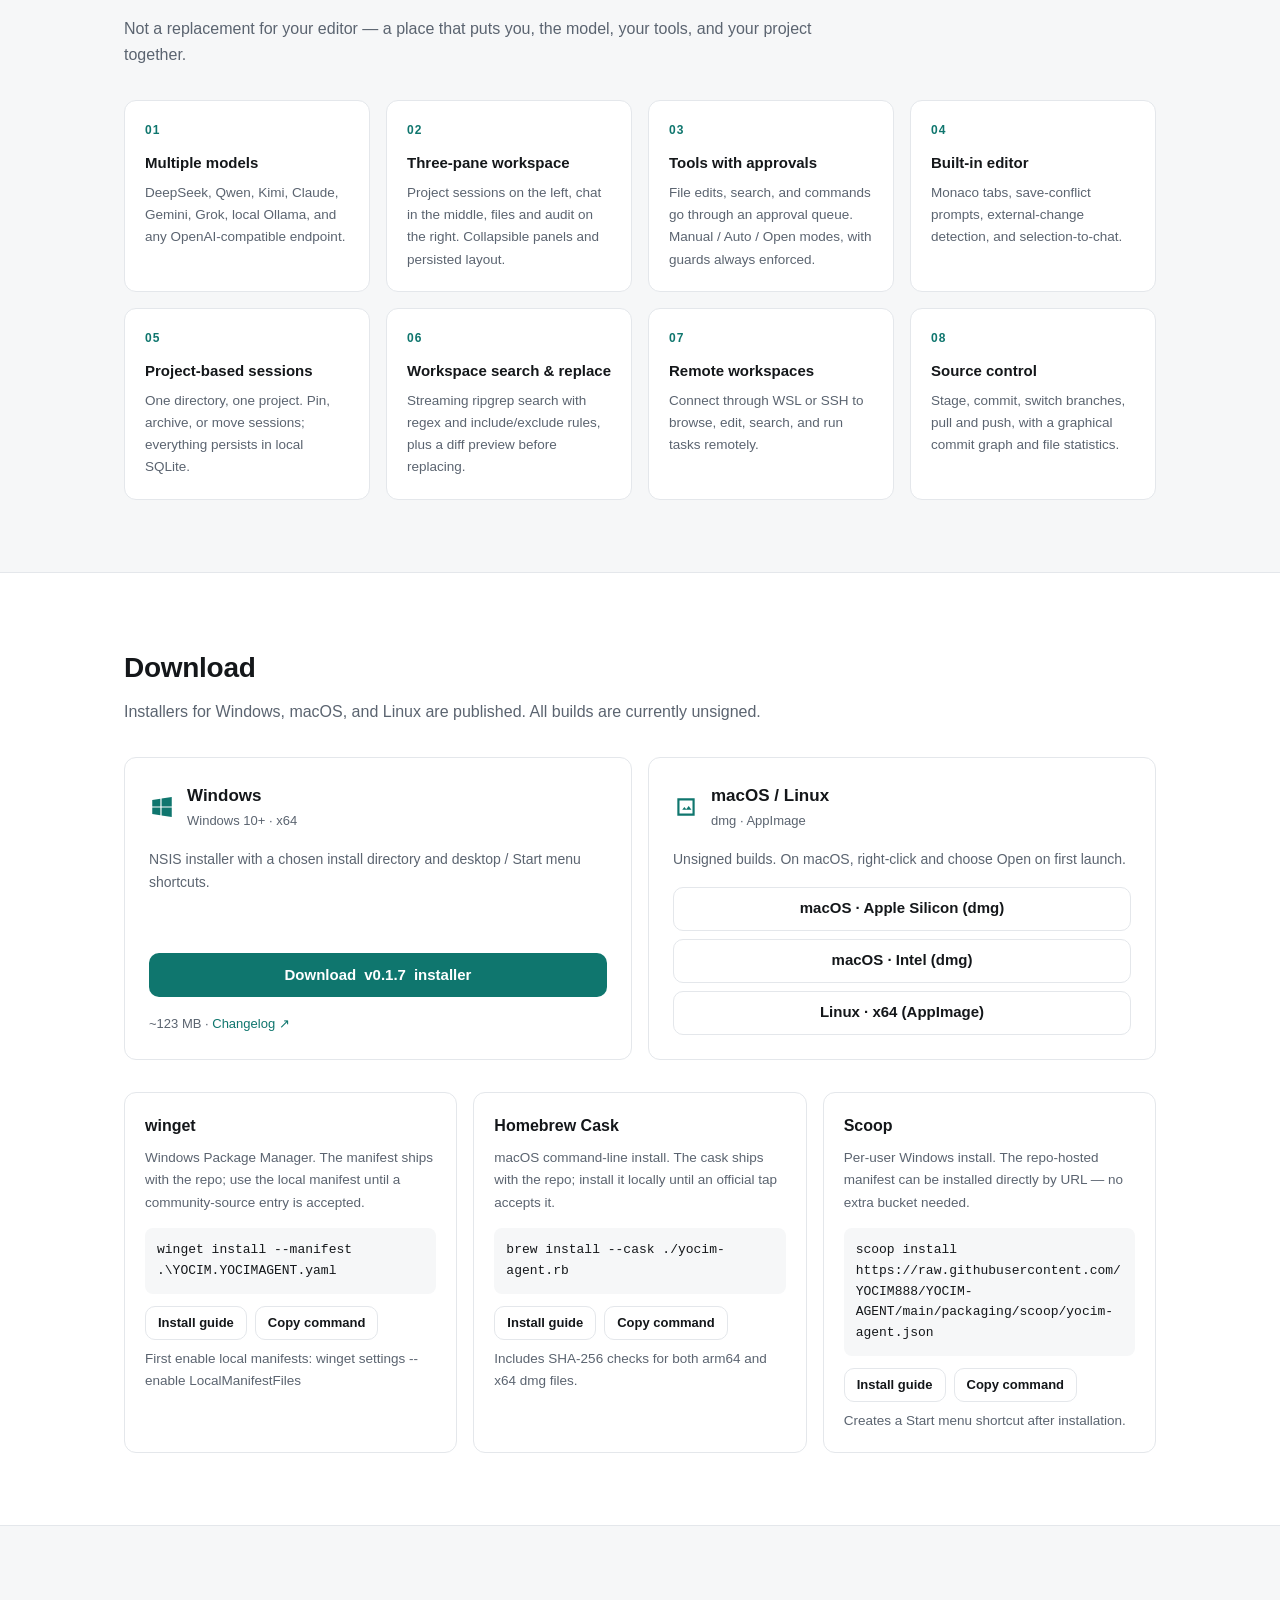
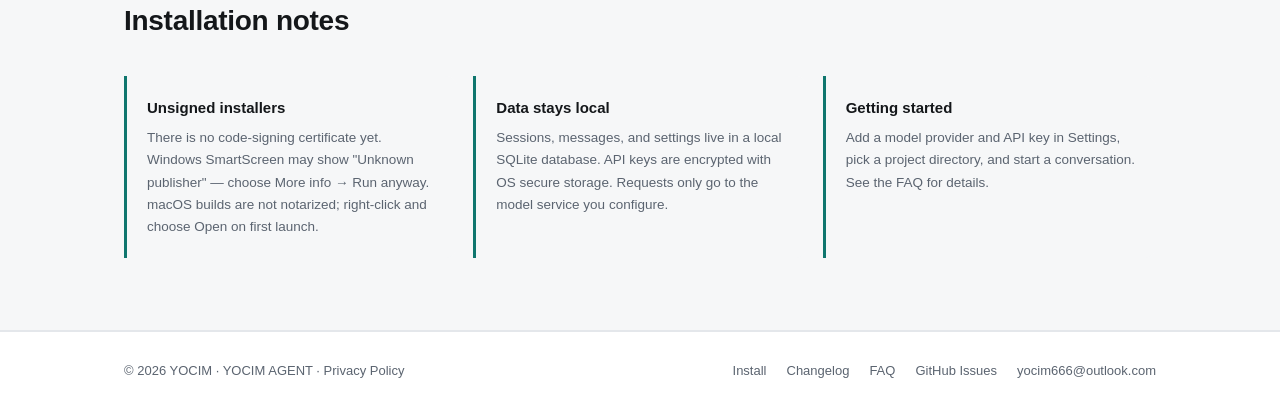
==== commit c53fd5fc: "docs: 更新许可证信息为MIT" ====
--- a/en/index.html
+++ b/en/index.html
@@ -191,7 +191,7 @@
                 </tr>
                 <tr>
                   <th scope="row">License</th>
-                  <td class="highlight">Apache-2.0, auditable source</td>
+                  <td class="highlight">MIT, auditable source</td>
                   <td>Proprietary, subscription plans</td>
                   <td>Apache-2.0 (some components separately licensed)</td>
                 </tr>
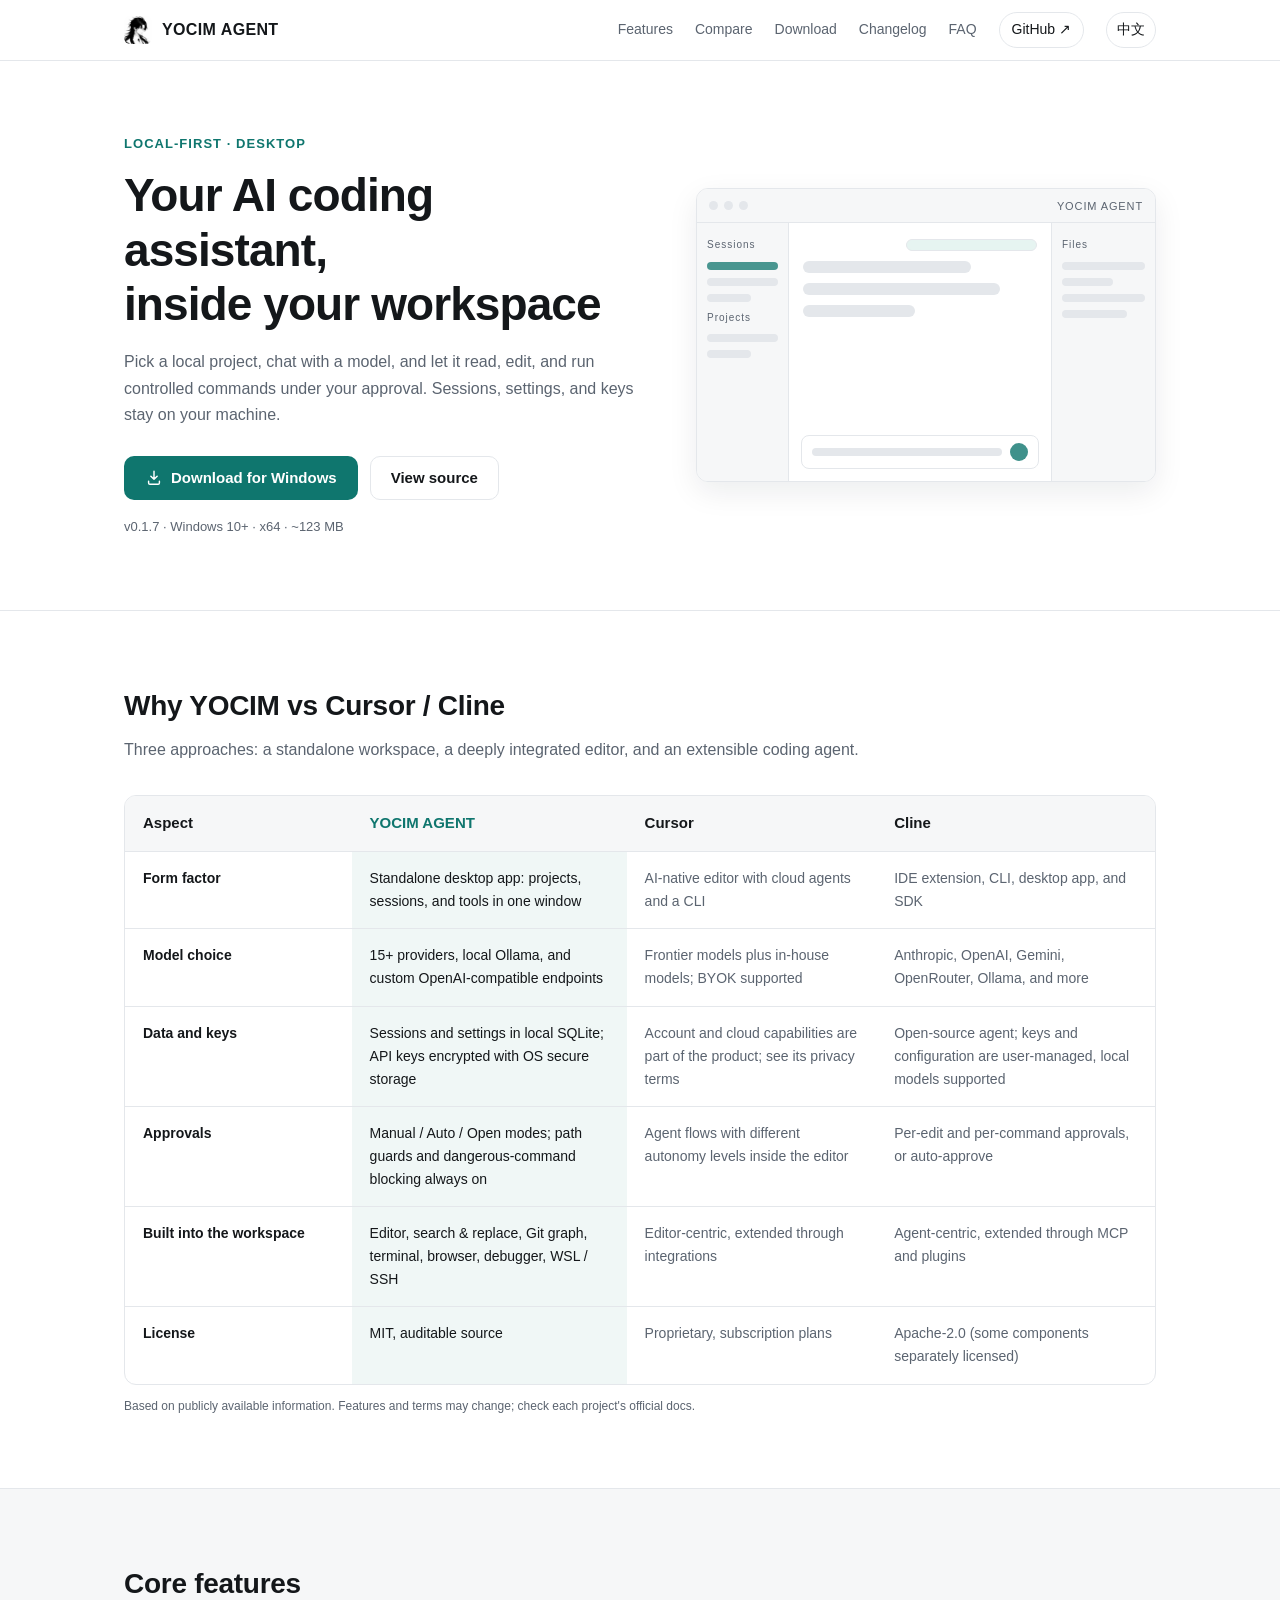
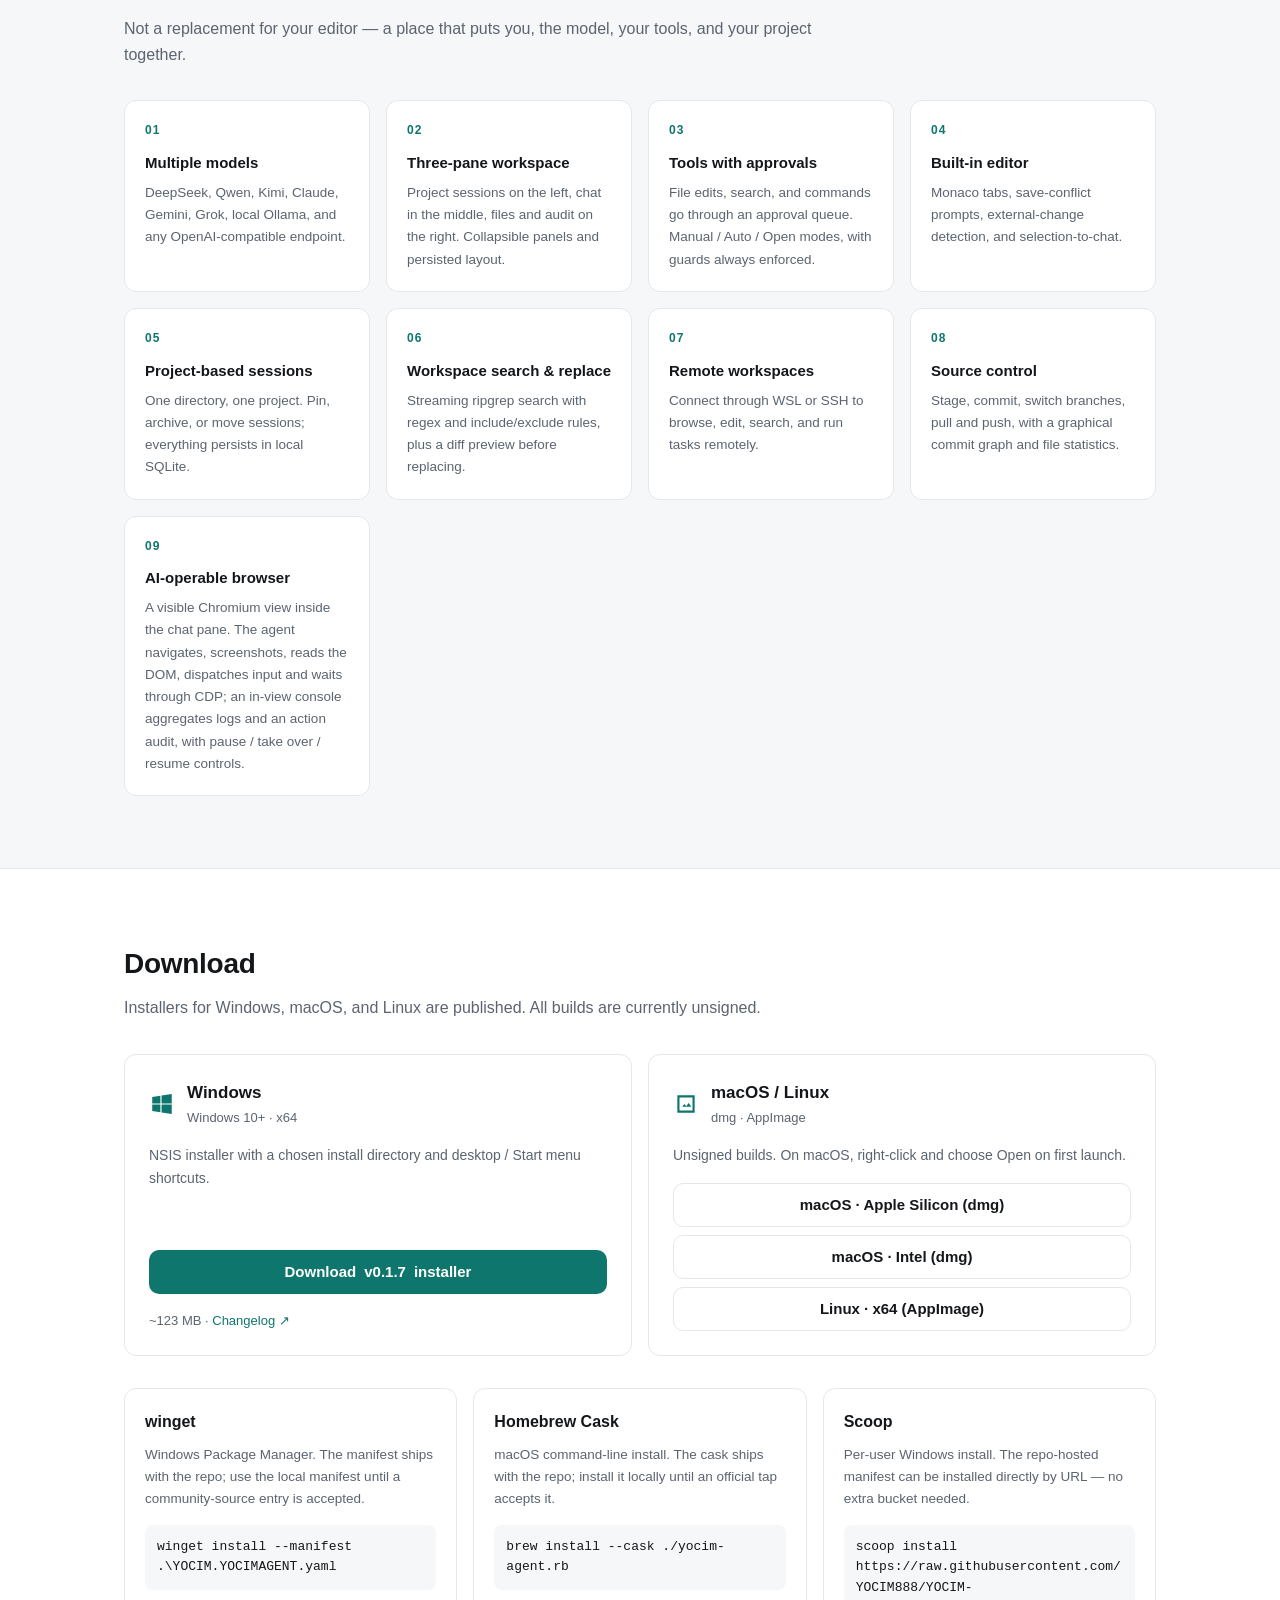
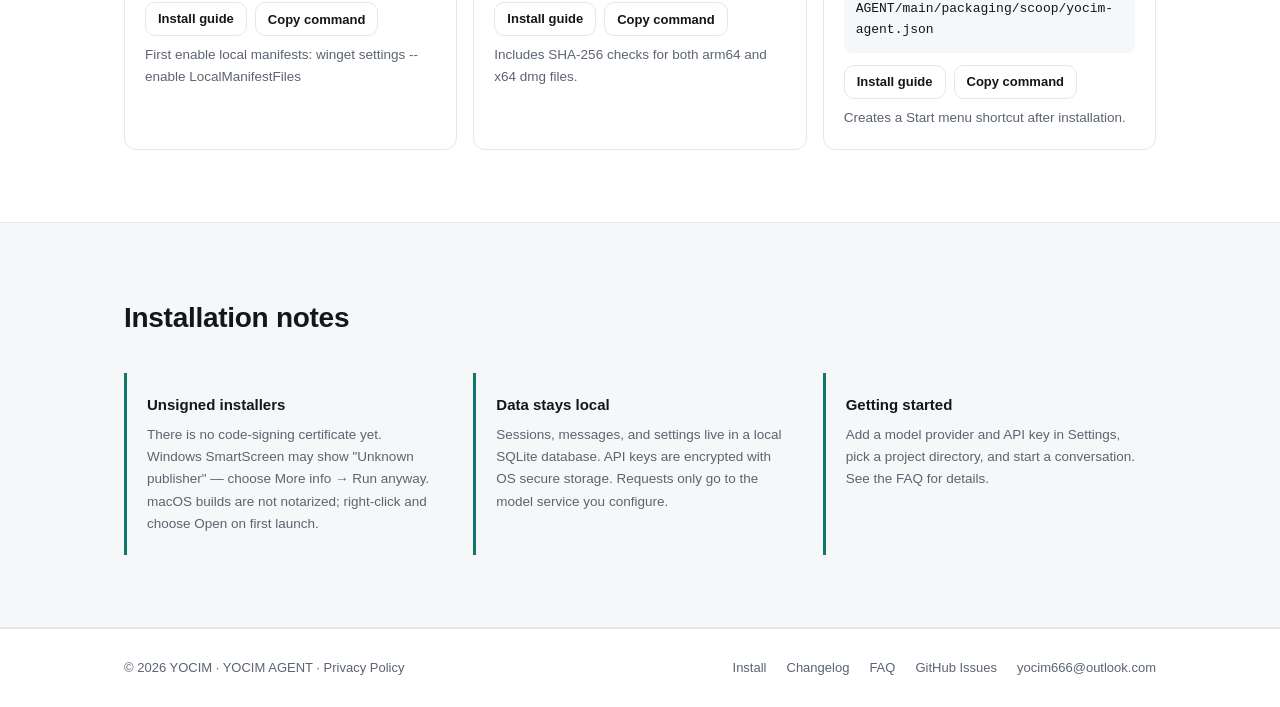
==== commit a582c0a7: "docs: add AI可操作浏览器功能介绍到首页 新增中英文版本的首页卡片，介绍AI可操作浏览器的功能细节，包括CDP交互、控制台审计等特性" ====
--- a/en/index.html
+++ b/en/index.html
@@ -247,6 +247,11 @@
               <h3>Source control</h3>
               <p>Stage, commit, switch branches, pull and push, with a graphical commit graph and file statistics.</p>
             </article>
+            <article class="card">
+              <span class="index">09</span>
+              <h3>AI-operable browser</h3>
+              <p>A visible Chromium view inside the chat pane. The agent navigates, screenshots, reads the DOM, dispatches input and waits through CDP; an in-view console aggregates logs and an action audit, with pause / take over / resume controls.</p>
+            </article>
           </div>
         </div>
       </section>
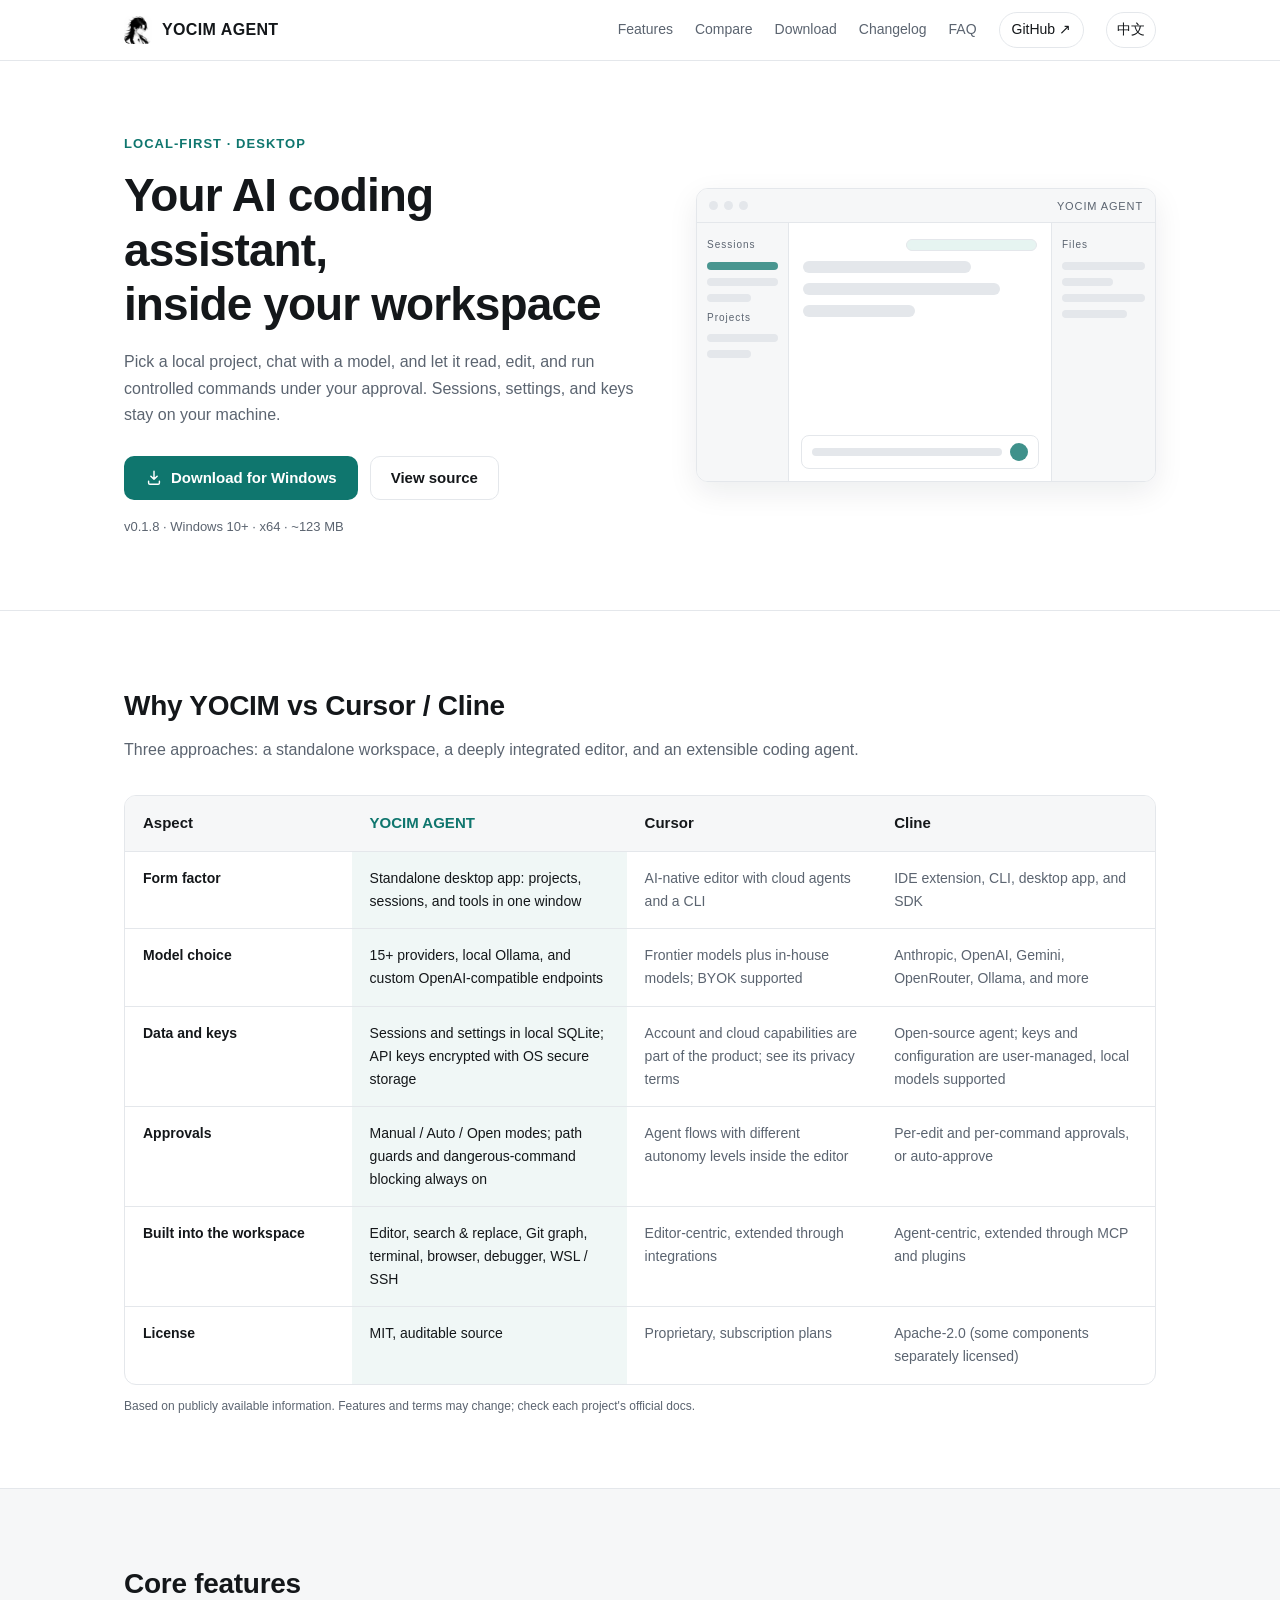
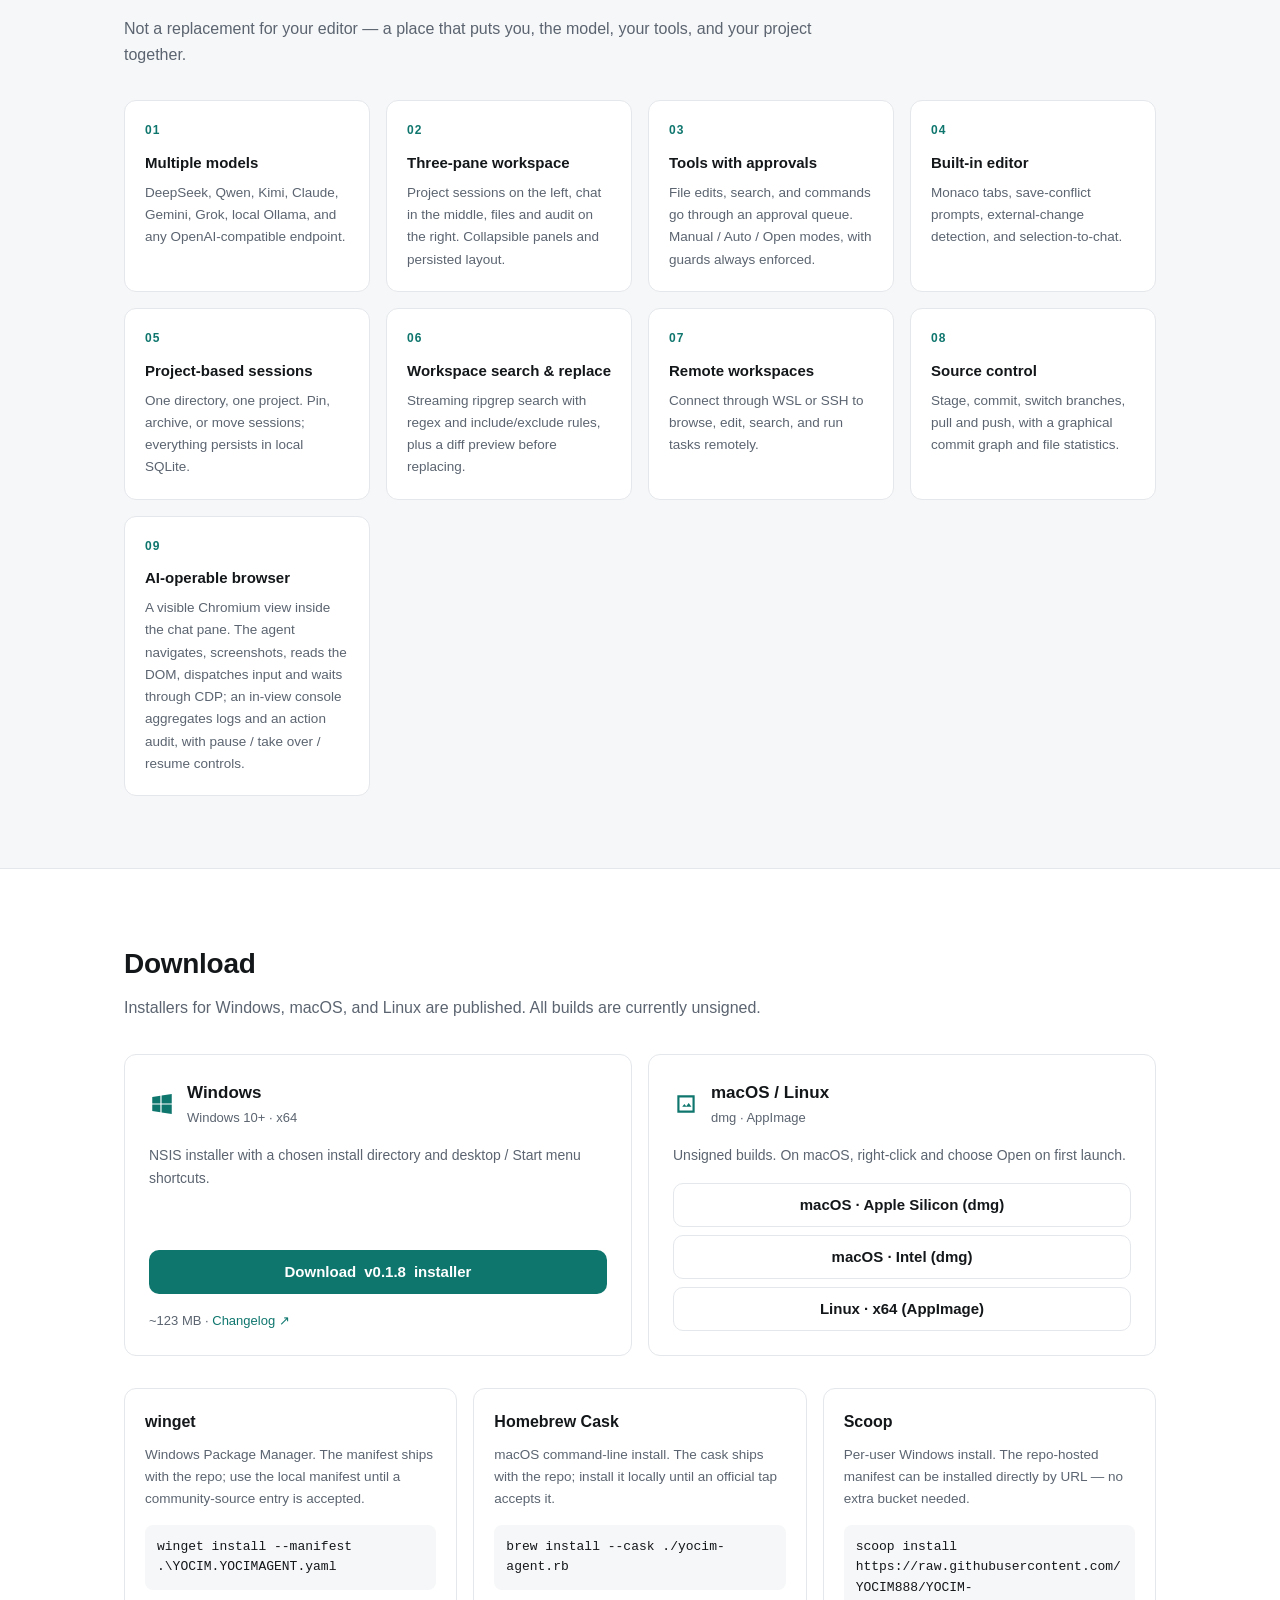
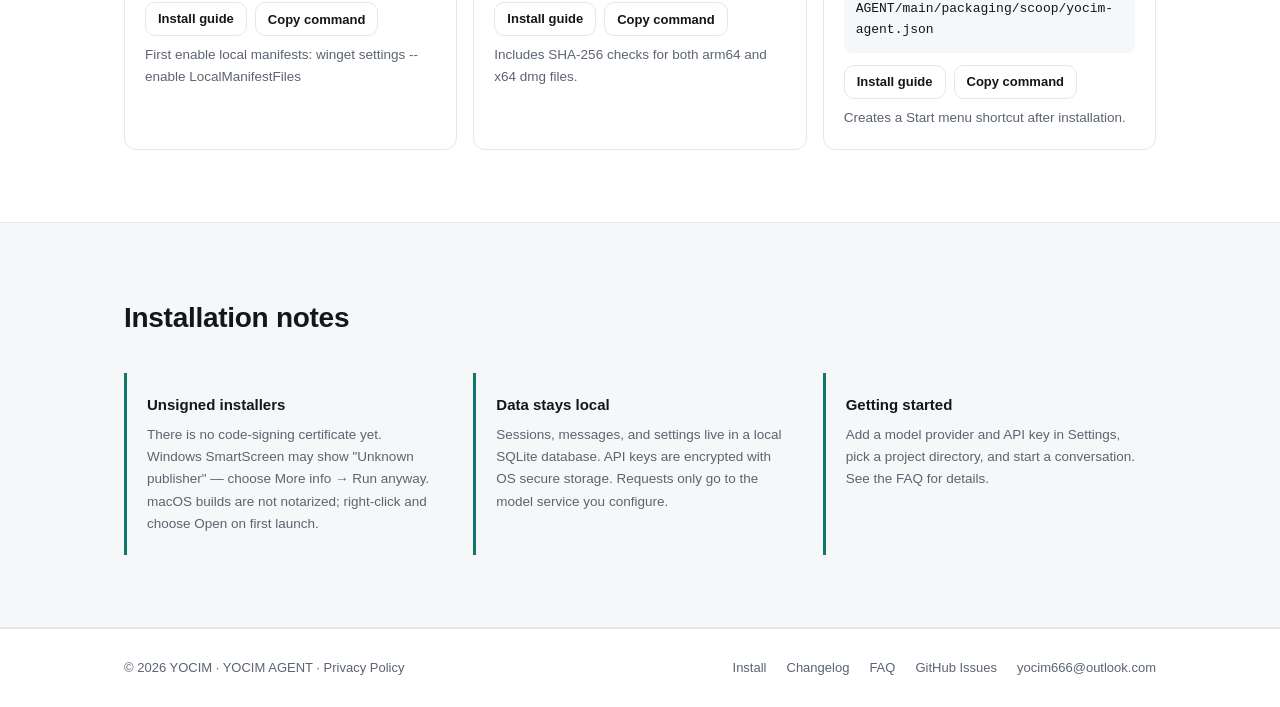
==== commit d21a087c: "chore: 版本更新至 v0.1.8，更新变更日志与结构化数据" ====
--- a/en/index.html
+++ b/en/index.html
@@ -41,7 +41,7 @@
         "operatingSystem": "Windows, macOS, Linux",
         "description": "A local-first desktop AI coding assistant with multiple models, tool approvals, a three-pane workspace, and a built-in editor.",
         "url": "https://agent.yocim.top/en/",
-        "softwareVersion": "0.1.7",
+        "softwareVersion": "0.1.8",
         "license": "https://github.com/YOCIM888/YOCIM-AGENT/blob/main/LICENSE",
         "author": { "@type": "Organization", "name": "YOCIM" },
         "offers": { "@type": "Offer", "price": "0", "priceCurrency": "USD" }
@@ -105,7 +105,7 @@
               >
             </div>
             <p class="meta">
-              <span data-version>v0.1.7</span> · Windows 10+ · x64 ·
+              <span data-version>v0.1.8</span> · Windows 10+ · x64 ·
               <span data-size>~123 MB</span>
             </p>
           </div>
@@ -280,7 +280,7 @@
                 href="https://github.com/YOCIM888/YOCIM-AGENT/releases/latest"
                 target="_blank"
                 rel="noopener"
-                >Download <span data-version>v0.1.7</span> installer</a
+                >Download <span data-version>v0.1.8</span> installer</a
               >
               <p class="download-meta">
                 <span data-size>~123 MB</span> ·
